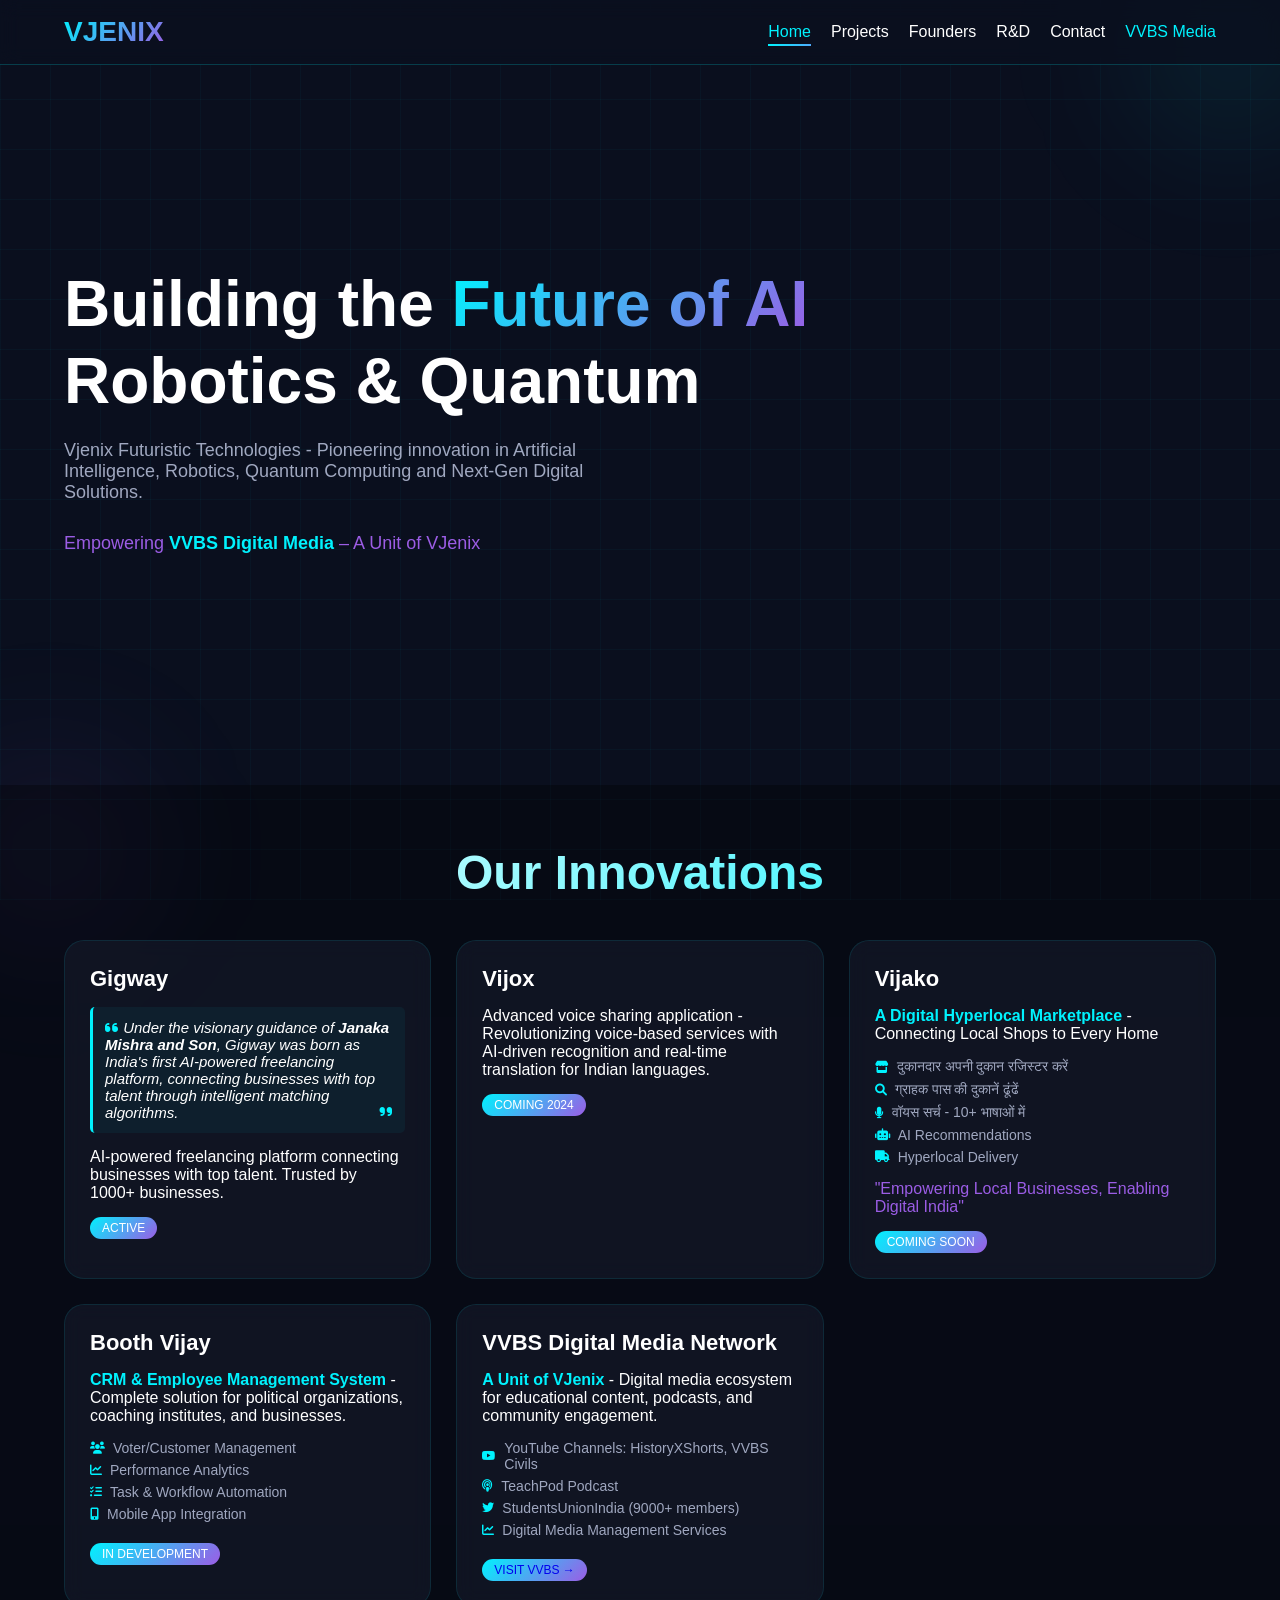
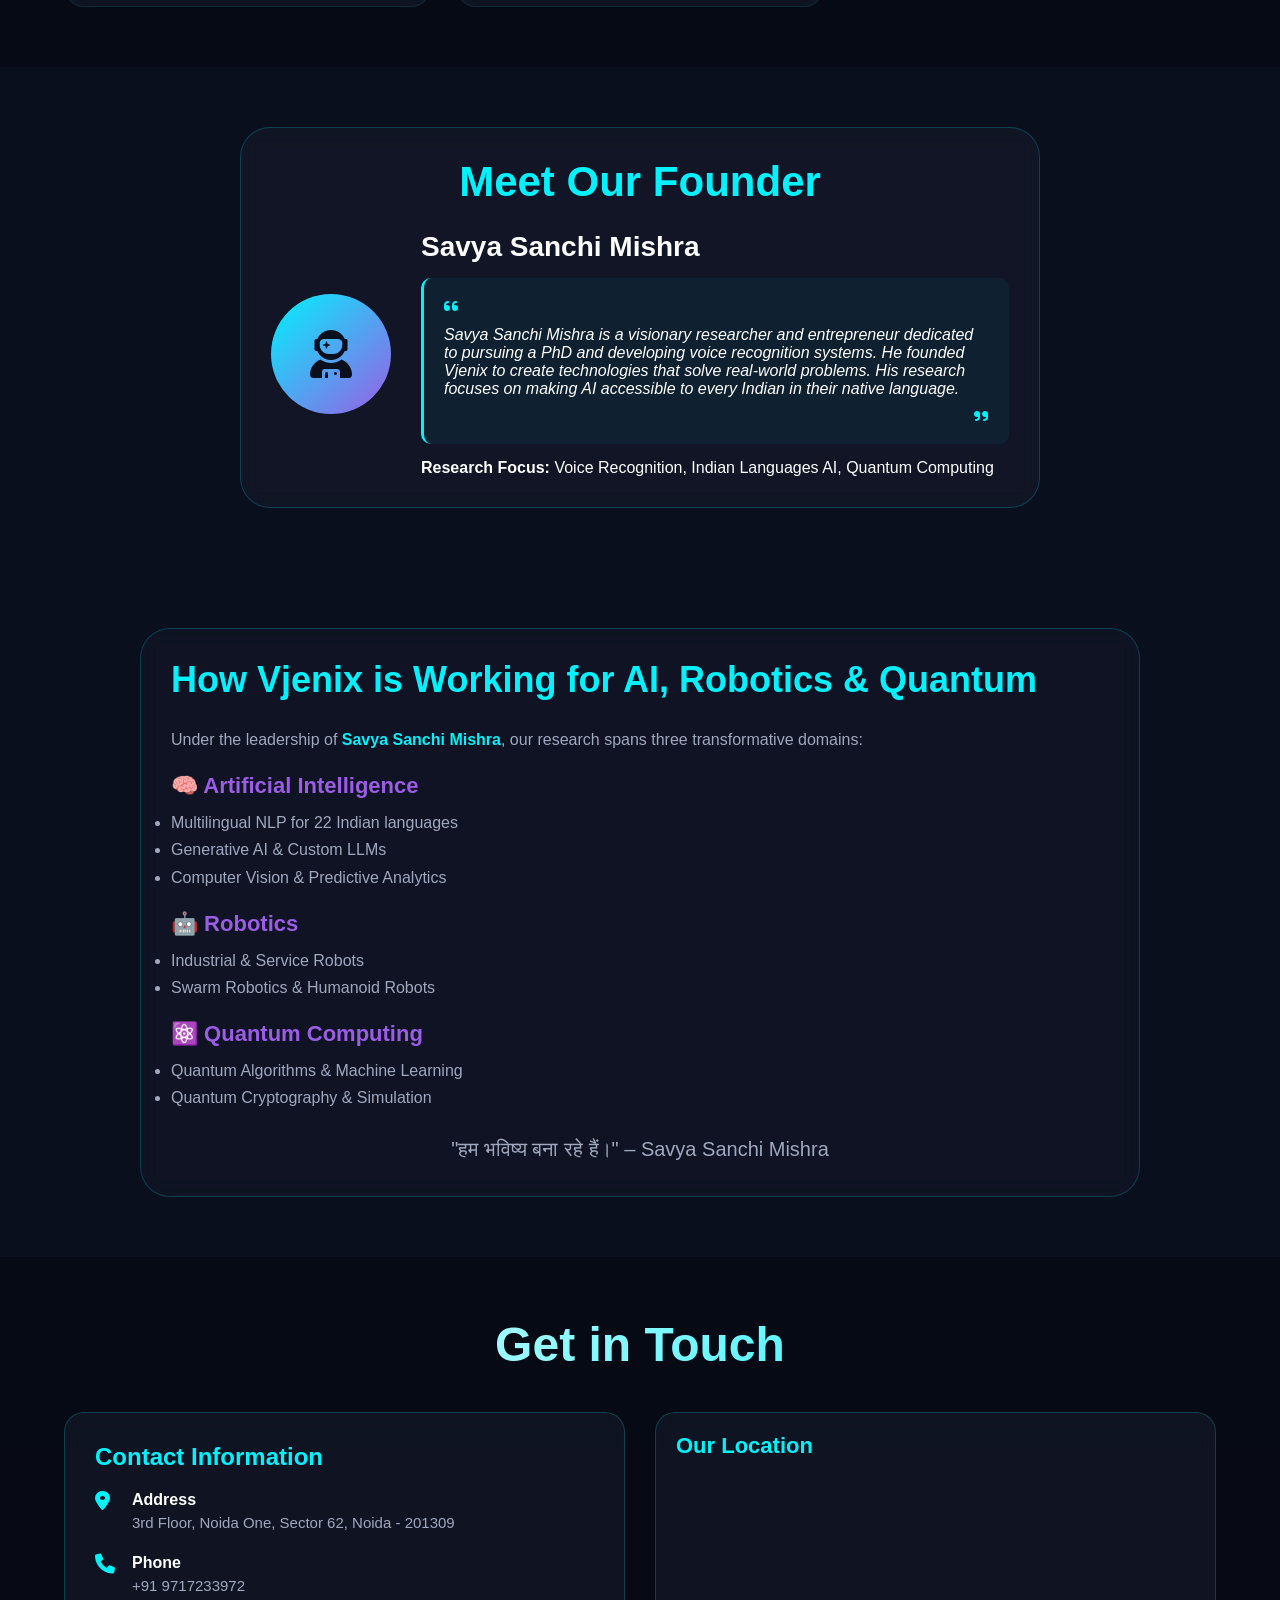
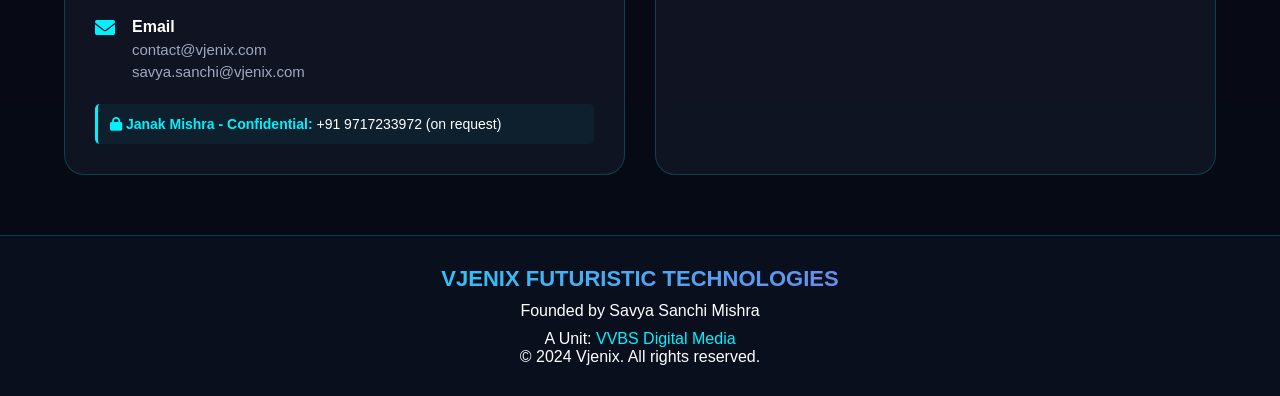
==== index.html @ 73beab4c "Initial VJENIX website" ====
﻿<!DOCTYPE html>
<html lang="hi">
<head>
    <meta charset="UTF-8">
    <meta name="viewport" content="width=device-width, initial-scale=1.0, maximum-scale=1.0, user-scalable=yes">
    <title>Vjenix - AI, Robotics & Quantum</title>
    <link rel="manifest" href="manifest.json">
    <link rel="stylesheet" href="https://cdnjs.cloudflare.com/ajax/libs/font-awesome/6.0.0/css/all.min.css">
    <style>
        * { margin:0; padding:0; box-sizing:border-box; font-family:'Segoe UI', sans-serif; }
        body { background:#0a0f1e; color:white; overflow-x:hidden; width:100%; }
        .circuit-bg {
            position:fixed; top:0; left:0; width:100%; height:100%;
            background: linear-gradient(90deg, rgba(0,242,254,0.03) 1px, transparent 1px),
                        linear-gradient(0deg, rgba(0,242,254,0.03) 1px, transparent 1px);
            background-size:50px 50px; pointer-events:none; z-index:-1;
            animation: circuitMove 20s linear infinite;
        }
        @keyframes circuitMove { 100% { transform:translate(50px,50px); } }
        .orb {
            position:fixed; width:300px; height:300px;
            background:radial-gradient(circle, rgba(0,242,254,0.1) 0%, transparent 70%);
            filter:blur(60px); z-index:-1;
        }
        .orb-1 { top:-100px; right:-100px; }
        .orb-2 { bottom:-100px; left:-100px; background:radial-gradient(circle, rgba(155,93,229,0.1) 0%, transparent 70%); }
        .navbar {
            background:rgba(10,15,30,0.8); backdrop-filter:blur(10px);
            border-bottom:1px solid #00f2fe33; padding:1rem 5%;
            display:flex; justify-content:space-between; align-items:center;
            position:sticky; top:0; z-index:100; flex-wrap:wrap; gap:15px;
        }
        .logo {
            font-size:28px; font-weight:700;
            background:linear-gradient(135deg,#00f2fe,#9b5de5);
            -webkit-background-clip:text; -webkit-text-fill-color:transparent;
        }
        .nav-links { display:flex; gap:20px; flex-wrap:wrap; }
        .nav-links a {
            color:white; text-decoration:none; position:relative; padding:5px 0; font-weight:500;
            font-size:clamp(14px, 4vw, 16px);
        }
        .nav-links a::after {
            content:''; position:absolute; bottom:0; left:0; width:0; height:2px;
            background:linear-gradient(90deg,#00f2fe,#4facfe); transition:width 0.3s;
        }
        .nav-links a:hover::after, .nav-links a.active::after { width:100%; }
        .nav-links a.active { color:#00f2fe; }
        .hero {
            min-height:80vh; display:flex; align-items:center; padding:0 5%;
            width:100%;
        }
        .hero h1 {
            font-size:clamp(36px, 8vw, 64px); font-weight:700; line-height:1.2; margin-bottom:20px;
        }
        .gradient-text {
            background:linear-gradient(135deg,#00f2fe,#9b5de5);
            -webkit-background-clip:text; -webkit-text-fill-color:transparent;
        }
        .hero p {
            color:#a0a8c0; font-size:clamp(16px, 4vw, 18px); max-width:600px; margin-bottom:30px;
        }
        .projects {
            padding:60px 5%; background:rgba(0,0,0,0.3); width:100%;
        }
        .section-title {
            text-align:center; font-size:clamp(32px, 8vw, 48px); margin-bottom:40px;
            background:linear-gradient(135deg,#fff,#00f2fe);
            -webkit-background-clip:text; -webkit-text-fill-color:transparent;
        }
        .project-grid {
            display:grid; grid-template-columns:repeat(auto-fit,minmax(280px,1fr));
            gap:25px; max-width:1200px; margin:0 auto;
        }
        .project-card {
            background:rgba(20,25,40,0.7); backdrop-filter:blur(10px);
            border:1px solid #00f2fe1a; border-radius:20px; padding:25px;
            transition:all 0.3s;
        }
        .project-card:hover {
            border-color:#00f2fe; transform:translateY(-5px);
            box-shadow:0 20px 40px #00f2fe33;
        }
        .project-card h3 { font-size:22px; color:#fff; margin-bottom:15px; }
        .project-article {
            background:rgba(0,242,254,0.05); border-left:3px solid #00f2fe;
            padding:12px; margin:15px 0; border-radius:5px; font-style:italic; font-size:15px;
        }
        .ai-badge {
            display:inline-block; padding:4px 12px;
            background:linear-gradient(135deg,#00f2fe,#9b5de5);
            border-radius:20px; font-size:12px; margin-top:15px;
        }
        .feature-list { list-style:none; margin-top:15px; }
        .feature-list li {
            color:#a0a8c0; font-size:14px; margin:6px 0;
            display:flex; align-items:center; gap:8px;
        }
        .feature-list i { color:#00f2fe; font-size:12px; }
        .founders-page {
            padding:60px 5%; min-height:50vh; width:100%;
        }
        .founders-container {
            max-width:800px; margin:0 auto;
            background:rgba(20,25,40,0.7); backdrop-filter:blur(10px);
            border:1px solid #00f2fe33; border-radius:30px; padding:30px;
        }
        .founders-container h2 { font-size:clamp(28px, 6vw, 42px); margin-bottom:25px; color:#00f2fe; text-align:center; }
        .founder-profile {
            display:flex; gap:30px; align-items:center; margin-top:20px; flex-wrap:wrap;
        }
        .founder-avatar {
            width:120px; height:120px; min-width:120px;
            background:linear-gradient(135deg,#00f2fe,#9b5de5);
            border-radius:50%; display:flex; align-items:center; justify-content:center;
            font-size:48px; color:#0a0f1e; margin:0 auto;
        }
        .founder-details { flex:1; }
        .founder-details h3 { font-size:28px; color:#fff; margin-bottom:10px; }
        .founder-details .title { color:#00f2fe; font-size:18px; margin-bottom:15px; }
        .founder-quote {
            background:rgba(0,242,254,0.05); padding:20px; border-radius:10px; margin:15px 0;
            font-style:italic; border-left:3px solid #00f2fe;
        }
        .research-article { padding:60px 5%; width:100%; }
        .article-container {
            max-width:1000px; margin:0 auto;
            background:rgba(20,25,40,0.5); backdrop-filter:blur(10px);
            border:1px solid #00f2fe33; border-radius:30px; padding:30px;
        }
        .article-container h2 { font-size:clamp(24px, 5vw, 36px); margin-bottom:25px; color:#00f2fe; }
        .article-container h3 { font-size:22px; margin:20px 0 10px; color:#9b5de5; }
        .article-container p, .article-container li { color:#a0a8c0; font-size:16px; line-height:1.7; }
        .highlight { color:#00f2fe; font-weight:600; }
        .contact {
            padding:60px 5%; background:rgba(0,0,0,0.3); width:100%;
        }
        .contact-container {
            display:grid; grid-template-columns:1fr 1fr; gap:30px;
            max-width:1200px; margin:0 auto;
        }
        .contact-info {
            background:rgba(20,25,40,0.7); backdrop-filter:blur(10px);
            border:1px solid #00f2fe33; border-radius:20px; padding:30px;
        }
        .contact-info h3 { font-size:24px; margin-bottom:20px; color:#00f2fe; }
        .info-item {
            display:flex; gap:12px; margin-bottom:20px; align-items:flex-start;
        }
        .info-item i { font-size:20px; color:#00f2fe; width:25px; }
        .info-item p { color:#a0a8c0; line-height:1.5; font-size:15px; word-break:break-word; }
        .info-item strong { color:white; display:block; margin-bottom:3px; }
        .hidden-contact {
            background:rgba(0,242,254,0.05); border-left:3px solid #00f2fe;
            padding:12px; margin-top:20px; border-radius:5px; font-size:14px;
        }
        .hidden-contact i, .hidden-contact strong { color:#00f2fe; }
        .map-container {
            background:rgba(20,25,40,0.7); backdrop-filter:blur(10px);
            border:1px solid #00f2fe33; border-radius:20px; padding:20px;
        }
        .map-container h3 { font-size:22px; margin-bottom:15px; color:#00f2fe; }
        .map-frame { width:100%; height:250px; border:none; border-radius:10px; }
        .footer {
            background:#0a0f1e; border-top:1px solid #00f2fe33;
            padding:30px 5%; text-align:center;
        }
        .footer .company {
            font-size:22px; margin-bottom:10px;
            background:linear-gradient(135deg,#00f2fe,#9b5de5);
            -webkit-background-clip:text; -webkit-text-fill-color:transparent;
            font-weight:600;
        }
        @media (max-width:600px) {
            .founder-profile { flex-direction:column; text-align:center; }
            .contact-container { grid-template-columns:1fr; }
            .nav-links { justify-content:center; }
        }
    </style>
</head>
<body>
    <div class="circuit-bg"></div>
    <div class="orb orb-1"></div>
    <div class="orb orb-2"></div>
    
    <nav class="navbar">
        <div class="logo">VJENIX</div>
        <div class="nav-links">
            <a href="#home" class="active">Home</a>
            <a href="#projects">Projects</a>
            <a href="#founders">Founders</a>
            <a href="#research">R&D</a>
            <a href="#contact">Contact</a>
            <a href="https://vvbsdigital.com" target="_blank" style="color:#00f2fe;">VVBS Media</a>
        </div>
    </nav>
    
    <!-- HOME SECTION -->
    <section id="home" class="hero">
        <div class="hero-content">
            <h1>Building the <span class="gradient-text">Future of AI</span><br>Robotics & Quantum</h1>
            <p>Vjenix Futuristic Technologies - Pioneering innovation in Artificial Intelligence, Robotics, Quantum Computing and Next-Gen Digital Solutions.</p>
            <p style="color:#9b5de5;">Empowering <strong style="color:#00f2fe;">VVBS Digital Media</strong> – A Unit of VJenix</p>
        </div>
    </section>
    
    <!-- PROJECTS SECTION -->
    <section id="projects" class="projects">
        <h2 class="section-title">Our Innovations</h2>
        <div class="project-grid">
            <!-- Gigway -->
            <div class="project-card">
                <h3>Gigway</h3>
                <div class="project-article">
                    <i class="fas fa-quote-left" style="color:#00f2fe;"></i> 
                    Under the visionary guidance of <strong>Janaka Mishra and Son</strong>, Gigway was born as India's first AI-powered freelancing platform, connecting businesses with top talent through intelligent matching algorithms.
                    <i class="fas fa-quote-right" style="color:#00f2fe; float:right;"></i>
                </div>
                <p>AI-powered freelancing platform connecting businesses with top talent. Trusted by 1000+ businesses.</p>
                <span class="ai-badge">ACTIVE</span>
            </div>
            
            <!-- Vijox -->
            <div class="project-card">
                <h3>Vijox</h3>
                <p>Advanced voice sharing application - Revolutionizing voice-based services with AI-driven recognition and real-time translation for Indian languages.</p>
                <span class="ai-badge">COMING 2024</span>
            </div>
            
            <!-- Vijako -->
            <div class="project-card">
                <h3>Vijako</h3>
                <p><strong style="color:#00f2fe;">A Digital Hyperlocal Marketplace</strong> - Connecting Local Shops to Every Home</p>
                <ul class="feature-list">
                    <li><i class="fas fa-store"></i> दुकानदार अपनी दुकान रजिस्टर करें</li>
                    <li><i class="fas fa-search"></i> ग्राहक पास की दुकानें ढूंढें</li>
                    <li><i class="fas fa-microphone"></i> वॉयस सर्च - 10+ भाषाओं में</li>
                    <li><i class="fas fa-robot"></i> AI Recommendations</li>
                    <li><i class="fas fa-truck"></i> Hyperlocal Delivery</li>
                </ul>
                <p style="color:#9b5de5; margin-top:15px;">"Empowering Local Businesses, Enabling Digital India"</p>
                <span class="ai-badge">COMING SOON</span>
            </div>

            <!-- Booth Vijay -->
            <div class="project-card">
                <h3>Booth Vijay</h3>
                <p><strong style="color:#00f2fe;">CRM & Employee Management System</strong> - Complete solution for political organizations, coaching institutes, and businesses.</p>
                <ul class="feature-list">
                    <li><i class="fas fa-users"></i> Voter/Customer Management</li>
                    <li><i class="fas fa-chart-line"></i> Performance Analytics</li>
                    <li><i class="fas fa-tasks"></i> Task & Workflow Automation</li>
                    <li><i class="fas fa-mobile-alt"></i> Mobile App Integration</li>
                </ul>
                <span class="ai-badge">IN DEVELOPMENT</span>
            </div>

            <!-- VVBS Digital Media -->
            <div class="project-card">
                <h3>VVBS Digital Media Network</h3>
                <p><strong style="color:#00f2fe;">A Unit of VJenix</strong> - Digital media ecosystem for educational content, podcasts, and community engagement.</p>
                <ul class="feature-list">
                    <li><i class="fab fa-youtube"></i> YouTube Channels: HistoryXShorts, VVBS Civils</li>
                    <li><i class="fas fa-podcast"></i> TeachPod Podcast</li>
                    <li><i class="fab fa-twitter"></i> StudentsUnionIndia (9000+ members)</li>
                    <li><i class="fas fa-chart-line"></i> Digital Media Management Services</li>
                </ul>
                <a href="https://vvbsdigital.com" target="_blank" style="text-decoration:none;">
                    <span class="ai-badge">VISIT VVBS →</span>
                </a>
            </div>
        </div>
    </section>
    
    <!-- FOUNDERS PAGE -->
    <section id="founders" class="founders-page">
        <div class="founders-container">
            <h2>Meet Our Founder</h2>
            <div class="founder-profile">
                <div class="founder-avatar">
                    <i class="fas fa-user-astronaut"></i>
                </div>
                <div class="founder-details">
                    <h3>Savya Sanchi Mishra</h3>
                    <div class="founder-quote">
                        <i class="fas fa-quote-left" style="color:#00f2fe;"></i>
                        <p style="margin:10px 0;">Savya Sanchi Mishra is a visionary researcher and entrepreneur dedicated to pursuing a PhD and developing voice recognition systems. He founded Vjenix to create technologies that solve real-world problems. His research focuses on making AI accessible to every Indian in their native language.</p>
                        <i class="fas fa-quote-right" style="color:#00f2fe; float:right;"></i>
                        <div style="clear:both;"></div>
                    </div>
                    <p><strong>Research Focus:</strong> Voice Recognition, Indian Languages AI, Quantum Computing</p>
                </div>
            </div>
        </div>
    </section>
    
    <!-- RESEARCH ARTICLE -->
    <section id="research" class="research-article">
        <div class="article-container">
            <h2>How Vjenix is Working for AI, Robotics & Quantum</h2>
            <p>Under the leadership of <span class="highlight">Savya Sanchi Mishra</span>, our research spans three transformative domains:</p>
            
            <h3>🧠 Artificial Intelligence</h3>
            <ul>
                <li>Multilingual NLP for 22 Indian languages</li>
                <li>Generative AI & Custom LLMs</li>
                <li>Computer Vision & Predictive Analytics</li>
            </ul>
            
            <h3>🤖 Robotics</h3>
            <ul>
                <li>Industrial & Service Robots</li>
                <li>Swarm Robotics & Humanoid Robots</li>
            </ul>
            
            <h3>⚛️ Quantum Computing</h3>
            <ul>
                <li>Quantum Algorithms & Machine Learning</li>
                <li>Quantum Cryptography & Simulation</li>
            </ul>
            
            <p style="margin-top:20px; text-align:center; font-size:20px;">"हम भविष्य बना रहे हैं।" – Savya Sanchi Mishra</p>
        </div>
    </section>
    
    <!-- CONTACT SECTION -->
    <section id="contact" class="contact">
        <h2 class="section-title">Get in Touch</h2>
        <div class="contact-container">
            <div class="contact-info">
                <h3>Contact Information</h3>
                
                <div class="info-item">
                    <i class="fas fa-map-marker-alt"></i>
                    <div>
                        <strong>Address</strong>
                        <p>3rd Floor, Noida One, Sector 62, Noida - 201309</p>
                    </div>
                </div>
                
                <div class="info-item">
                    <i class="fas fa-phone"></i>
                    <div>
                        <strong>Phone</strong>
                        <p>+91 9717233972</p>
                    </div>
                </div>
                
                <div class="info-item">
                    <i class="fas fa-envelope"></i>
                    <div>
                        <strong>Email</strong>
                        <p>contact@vjenix.com<br>
                        savya.sanchi@vjenix.com</p>
                    </div>
                </div>
                
                <!-- Hidden Contact -->
                <div class="hidden-contact">
                    <i class="fas fa-lock"></i> 
                    <strong>Janak Mishra - Confidential:</strong> +91 9717233972 (on request)
                </div>
            </div>
            
            <div class="map-container">
                <h3>Our Location</h3>
                <iframe class="map-frame" 
                    src="https://www.google.com/maps/embed?pb=!1m18!1m12!1m3!1d3506.123456789012!2d77.3690!3d28.4989!2m3!1f0!2f0!3f0!3m2!1i1024!2i768!4f13.1!3m3!1m2!1s0x390ce6263c3b3b3b%3A0x3b3b3b3b3b3b3b!2sNoida%20One!5e0!3m2!1sen!2sin!4v1234567890123!5m2!1sen!2sin" 
                    allowfullscreen="" loading="lazy">
                </iframe>
            </div>
        </div>
    </section>
    
    <footer class="footer">
        <div class="company">VJENIX FUTURISTIC TECHNOLOGIES</div>
        <p>Founded by Savya Sanchi Mishra</p>
        <p style="margin-top:10px;">A Unit: <a href="https://vvbsdigital.com" target="_blank" style="color:#00f2fe; text-decoration:none;">VVBS Digital Media</a></p>
        <p>© 2024 Vjenix. All rights reserved.</p>
    </footer>
    
    <script>
        // Smooth scroll
        document.querySelectorAll('.nav-links a').forEach(link => {
            link.addEventListener('click', function(e) {
                if(this.getAttribute('href').startsWith('#')) {
                    e.preventDefault();
                    const target = document.querySelector(this.getAttribute('href'));
                    if(target) target.scrollIntoView({behavior:'smooth'});
                    document.querySelectorAll('.nav-links a').forEach(l => l.classList.remove('active'));
                    this.classList.add('active');
                }
            });
        });
        
        // Service Worker
        if ('serviceWorker' in navigator) {
            navigator.serviceWorker.register('sw.js').catch(e=>console.log('SW reg failed:',e));
        }
    </script>
</body>
</html>
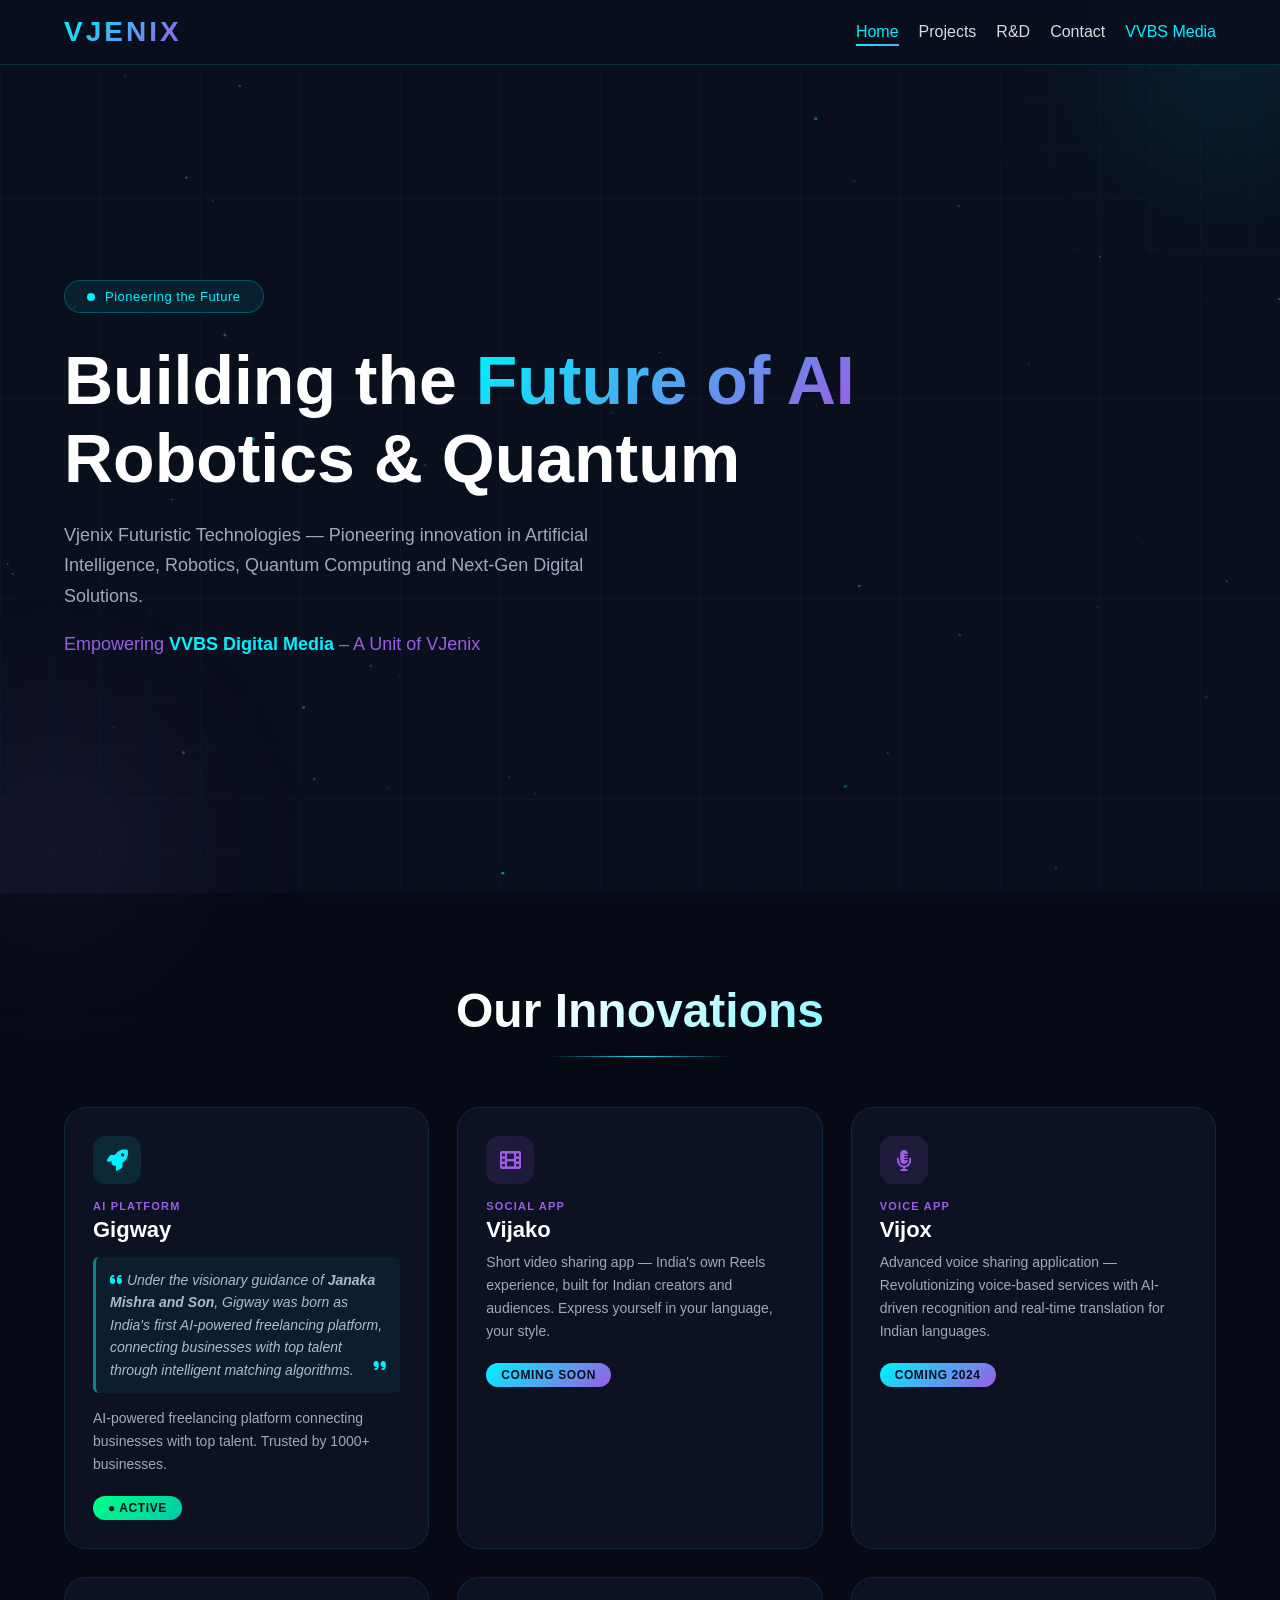
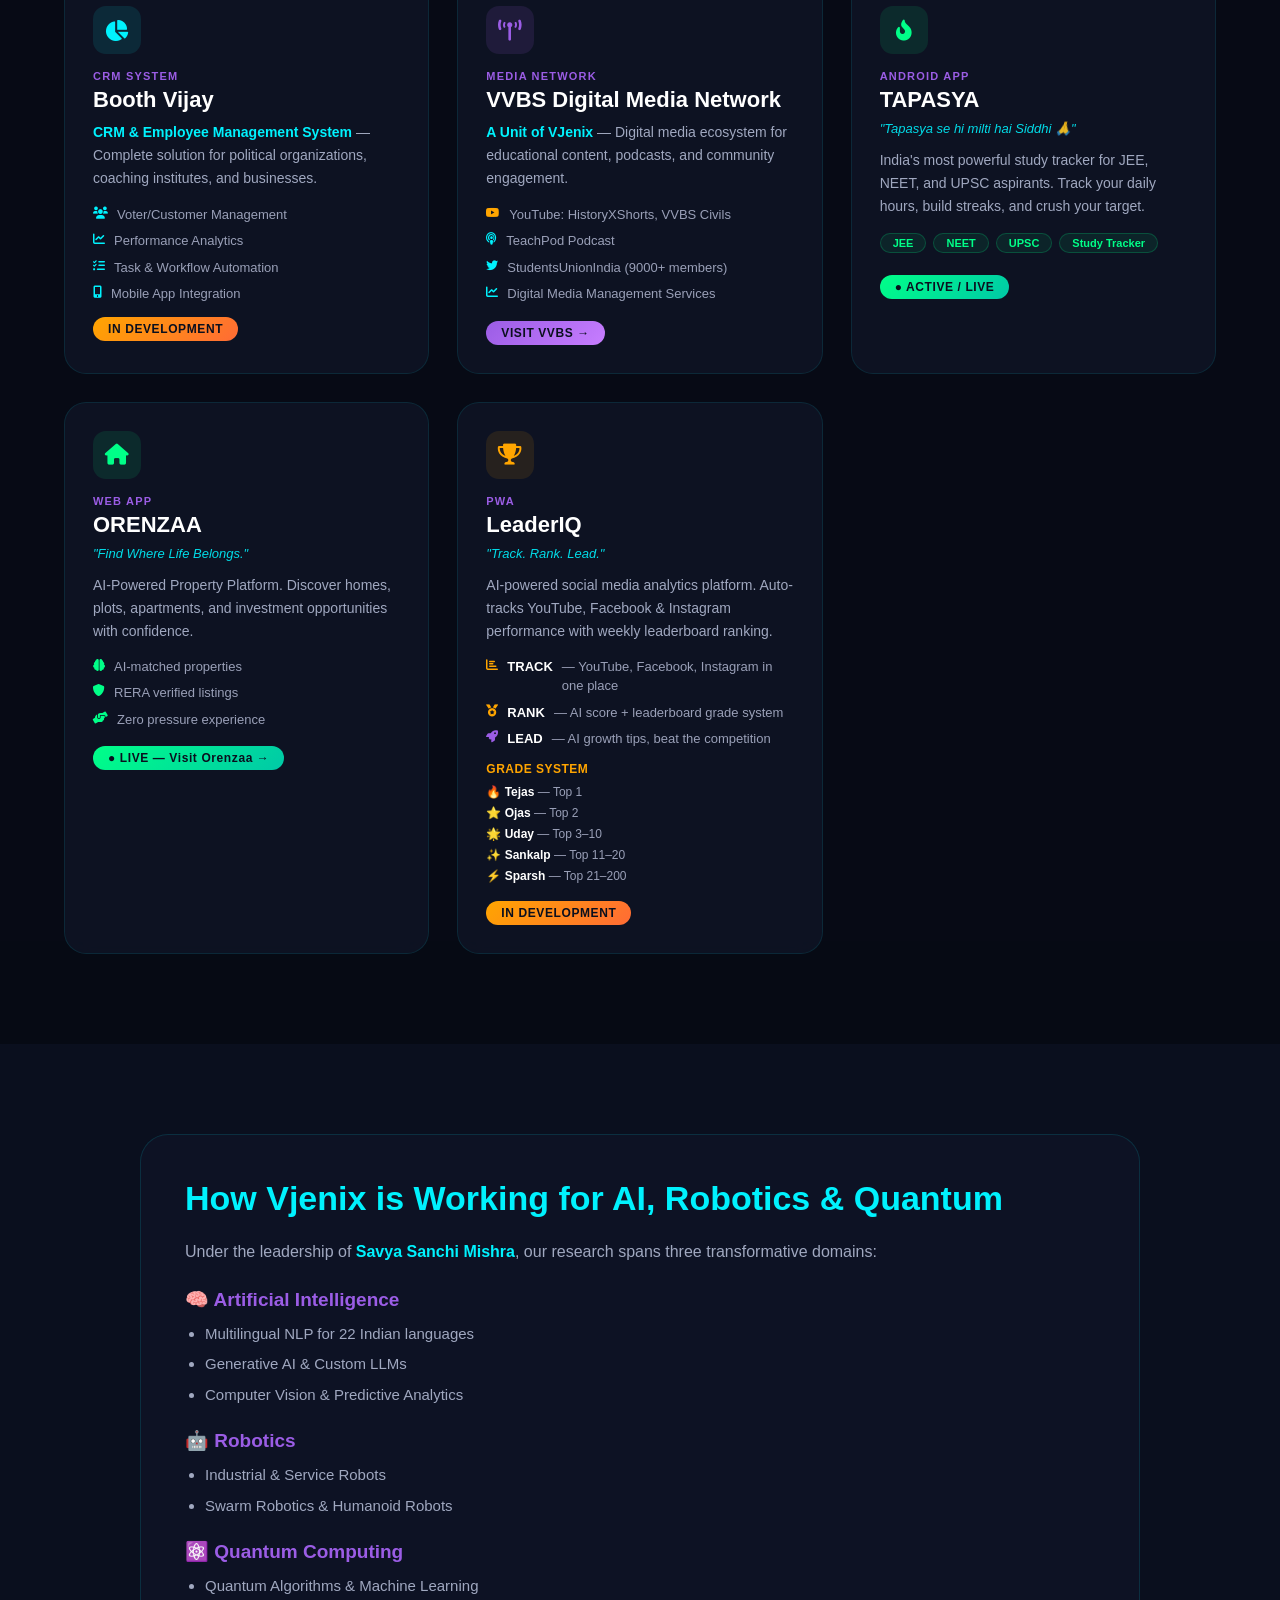
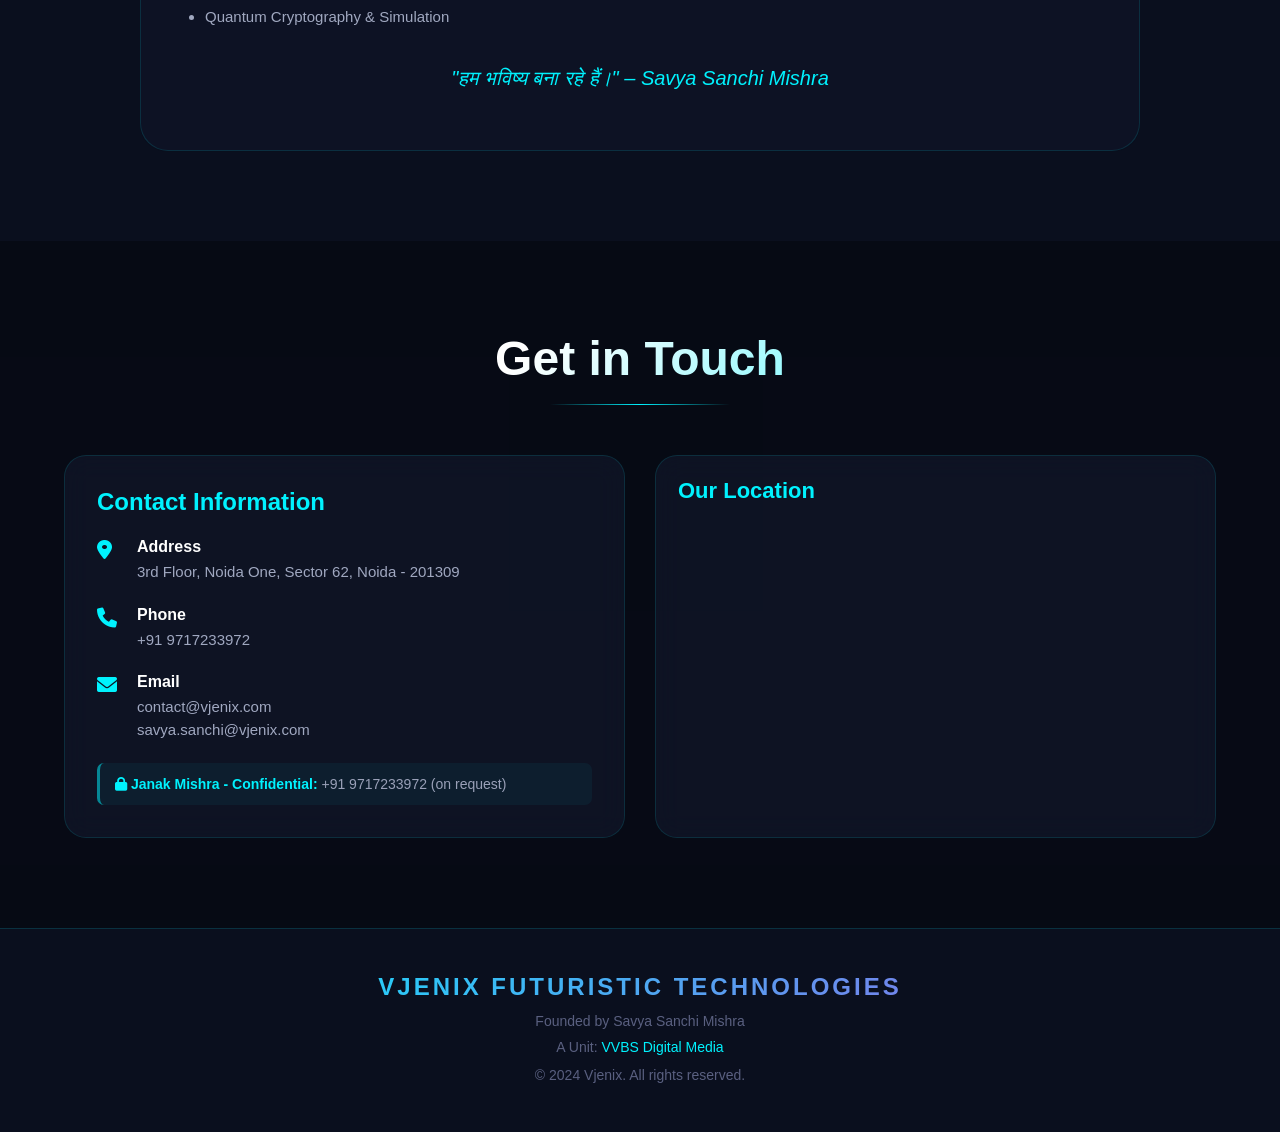
==== commit af68c13a: "Add Tapasya, Orenzaa, LeaderIQ; fix Vijako; remove founders section; UI improvements" ====
--- a/index.html
+++ b/index.html
@@ -1,4 +1,4 @@
-﻿<!DOCTYPE html>
+<!DOCTYPE html>
 <html lang="hi">
 <head>
     <meta charset="UTF-8">
@@ -9,6 +9,7 @@
     <style>
         * { margin:0; padding:0; box-sizing:border-box; font-family:'Segoe UI', sans-serif; }
         body { background:#0a0f1e; color:white; overflow-x:hidden; width:100%; }
+
         .circuit-bg {
             position:fixed; top:0; left:0; width:100%; height:100%;
             background: linear-gradient(90deg, rgba(0,242,254,0.03) 1px, transparent 1px),
@@ -17,164 +18,277 @@
             animation: circuitMove 20s linear infinite;
         }
         @keyframes circuitMove { 100% { transform:translate(50px,50px); } }
+
         .orb {
-            position:fixed; width:300px; height:300px;
-            background:radial-gradient(circle, rgba(0,242,254,0.1) 0%, transparent 70%);
-            filter:blur(60px); z-index:-1;
-        }
-        .orb-1 { top:-100px; right:-100px; }
-        .orb-2 { bottom:-100px; left:-100px; background:radial-gradient(circle, rgba(155,93,229,0.1) 0%, transparent 70%); }
+            position:fixed; width:350px; height:350px;
+            background:radial-gradient(circle, rgba(0,242,254,0.12) 0%, transparent 70%);
+            filter:blur(70px); z-index:-1; pointer-events:none;
+        }
+        .orb-1 { top:-120px; right:-120px; }
+        .orb-2 { bottom:-120px; left:-120px; background:radial-gradient(circle, rgba(155,93,229,0.12) 0%, transparent 70%); }
+
+        /* ── Navbar ── */
         .navbar {
-            background:rgba(10,15,30,0.8); backdrop-filter:blur(10px);
-            border-bottom:1px solid #00f2fe33; padding:1rem 5%;
+            background:rgba(10,15,30,0.85); backdrop-filter:blur(14px);
+            border-bottom:1px solid rgba(0,242,254,0.15); padding:1rem 5%;
             display:flex; justify-content:space-between; align-items:center;
             position:sticky; top:0; z-index:100; flex-wrap:wrap; gap:15px;
         }
         .logo {
-            font-size:28px; font-weight:700;
+            font-size:28px; font-weight:800; letter-spacing:3px;
             background:linear-gradient(135deg,#00f2fe,#9b5de5);
             -webkit-background-clip:text; -webkit-text-fill-color:transparent;
         }
         .nav-links { display:flex; gap:20px; flex-wrap:wrap; }
         .nav-links a {
-            color:white; text-decoration:none; position:relative; padding:5px 0; font-weight:500;
-            font-size:clamp(14px, 4vw, 16px);
+            color:rgba(255,255,255,0.85); text-decoration:none; position:relative;
+            padding:5px 0; font-weight:500; font-size:clamp(14px,4vw,16px);
+            transition:color 0.3s;
         }
         .nav-links a::after {
             content:''; position:absolute; bottom:0; left:0; width:0; height:2px;
             background:linear-gradient(90deg,#00f2fe,#4facfe); transition:width 0.3s;
         }
+        .nav-links a:hover { color:#00f2fe; }
         .nav-links a:hover::after, .nav-links a.active::after { width:100%; }
         .nav-links a.active { color:#00f2fe; }
+
+        /* ── Hero ── */
         .hero {
-            min-height:80vh; display:flex; align-items:center; padding:0 5%;
-            width:100%;
-        }
+            min-height:92vh; display:flex; align-items:center; padding:0 5%;
+            width:100%; position:relative; overflow:hidden;
+        }
+        #particle-canvas {
+            position:absolute; top:0; left:0; width:100%; height:100%;
+            pointer-events:none; z-index:0;
+        }
+        .hero-content { position:relative; z-index:1; }
+        .hero-badge {
+            display:inline-flex; align-items:center; gap:10px;
+            background:rgba(0,242,254,0.08); border:1px solid rgba(0,242,254,0.25);
+            padding:8px 22px; border-radius:50px; font-size:13px; color:#00f2fe;
+            margin-bottom:28px; backdrop-filter:blur(10px); letter-spacing:0.5px;
+        }
+        .pulse-dot {
+            width:8px; height:8px; background:#00f2fe; border-radius:50%;
+            animation:pulse 2s ease-in-out infinite;
+        }
+        @keyframes pulse { 0%,100%{opacity:1;transform:scale(1)} 50%{opacity:0.4;transform:scale(1.4)} }
         .hero h1 {
-            font-size:clamp(36px, 8vw, 64px); font-weight:700; line-height:1.2; margin-bottom:20px;
+            font-size:clamp(36px,8vw,68px); font-weight:800; line-height:1.15; margin-bottom:22px;
         }
         .gradient-text {
             background:linear-gradient(135deg,#00f2fe,#9b5de5);
             -webkit-background-clip:text; -webkit-text-fill-color:transparent;
         }
-        .hero p {
-            color:#a0a8c0; font-size:clamp(16px, 4vw, 18px); max-width:600px; margin-bottom:30px;
-        }
-        .projects {
-            padding:60px 5%; background:rgba(0,0,0,0.3); width:100%;
-        }
+        .hero p { color:#a0a8c0; font-size:clamp(15px,4vw,18px); max-width:600px; margin-bottom:18px; line-height:1.7; }
+
+        /* ── Scroll-reveal ── */
+        .reveal {
+            opacity:0; transform:translateY(38px);
+            transition:opacity 0.75s ease, transform 0.75s ease;
+        }
+        .reveal.visible { opacity:1; transform:translateY(0); }
+        .reveal-delay-1 { transition-delay:0.1s; }
+        .reveal-delay-2 { transition-delay:0.2s; }
+        .reveal-delay-3 { transition-delay:0.3s; }
+        .reveal-delay-4 { transition-delay:0.4s; }
+        .reveal-delay-5 { transition-delay:0.5s; }
+
+        /* ── Section shared ── */
         .section-title {
-            text-align:center; font-size:clamp(32px, 8vw, 48px); margin-bottom:40px;
-            background:linear-gradient(135deg,#fff,#00f2fe);
+            text-align:center; font-size:clamp(30px,8vw,48px); margin-bottom:18px;
+            background:linear-gradient(135deg,#fff 40%,#00f2fe);
             -webkit-background-clip:text; -webkit-text-fill-color:transparent;
-        }
+            font-weight:800;
+        }
+        .section-divider {
+            height:1px; max-width:180px; margin:0 auto 50px;
+            background:linear-gradient(90deg,transparent,#00f2fe,transparent);
+        }
+
+        /* ── Projects ── */
+        .projects { padding:90px 5%; background:rgba(0,0,0,0.3); width:100%; }
         .project-grid {
-            display:grid; grid-template-columns:repeat(auto-fit,minmax(280px,1fr));
-            gap:25px; max-width:1200px; margin:0 auto;
-        }
+            display:grid; grid-template-columns:repeat(auto-fit,minmax(300px,1fr));
+            gap:28px; max-width:1340px; margin:0 auto;
+        }
+
+        /* ── Project Card ── */
         .project-card {
-            background:rgba(20,25,40,0.7); backdrop-filter:blur(10px);
-            border:1px solid #00f2fe1a; border-radius:20px; padding:25px;
-            transition:all 0.3s;
-        }
+            background:rgba(18,23,42,0.65); backdrop-filter:blur(14px);
+            border:1px solid rgba(0,242,254,0.1); border-radius:22px; padding:28px;
+            transition:transform 0.35s ease, box-shadow 0.35s ease, border-color 0.35s ease;
+            position:relative; overflow:hidden;
+        }
+        .project-card::before {
+            content:''; position:absolute; top:0; left:0; right:0; height:1px;
+            background:linear-gradient(90deg,transparent,rgba(0,242,254,0.5),transparent);
+            opacity:0; transition:opacity 0.35s;
+        }
+        .project-card:hover::before { opacity:1; }
         .project-card:hover {
-            border-color:#00f2fe; transform:translateY(-5px);
-            box-shadow:0 20px 40px #00f2fe33;
-        }
-        .project-card h3 { font-size:22px; color:#fff; margin-bottom:15px; }
+            transform:translateY(-7px);
+            border-color:rgba(0,242,254,0.45);
+            box-shadow:0 24px 56px rgba(0,242,254,0.14), 0 0 0 1px rgba(0,242,254,0.06);
+        }
+        .project-card.purple-glow:hover {
+            border-color:rgba(155,93,229,0.5);
+            box-shadow:0 24px 56px rgba(155,93,229,0.18), 0 0 0 1px rgba(155,93,229,0.08);
+        }
+        .project-card.green-glow:hover {
+            border-color:rgba(0,255,136,0.45);
+            box-shadow:0 24px 56px rgba(0,255,136,0.14), 0 0 0 1px rgba(0,255,136,0.06);
+        }
+
+        .card-icon {
+            width:48px; height:48px; border-radius:13px; margin-bottom:16px;
+            display:flex; align-items:center; justify-content:center;
+            font-size:21px;
+            background:rgba(0,242,254,0.1); color:#00f2fe;
+        }
+        .card-icon.purple { background:rgba(155,93,229,0.12); color:#9b5de5; }
+        .card-icon.green  { background:rgba(0,255,136,0.1);   color:#00ff88; }
+        .card-icon.orange { background:rgba(255,165,0,0.1);   color:#ffa500; }
+
+        .card-type {
+            font-size:11px; color:#9b5de5; font-weight:700; text-transform:uppercase;
+            letter-spacing:1.2px; margin-bottom:5px;
+        }
+        .project-card h3 { font-size:22px; color:#fff; margin-bottom:8px; font-weight:700; }
+        .card-tagline { color:#00f2fe; font-size:13px; margin-bottom:13px; font-style:italic; opacity:0.9; }
         .project-article {
-            background:rgba(0,242,254,0.05); border-left:3px solid #00f2fe;
-            padding:12px; margin:15px 0; border-radius:5px; font-style:italic; font-size:15px;
-        }
-        .ai-badge {
-            display:inline-block; padding:4px 12px;
-            background:linear-gradient(135deg,#00f2fe,#9b5de5);
-            border-radius:20px; font-size:12px; margin-top:15px;
-        }
-        .feature-list { list-style:none; margin-top:15px; }
+            background:rgba(0,242,254,0.05); border-left:3px solid rgba(0,242,254,0.5);
+            padding:12px 14px; margin:14px 0; border-radius:6px; font-style:italic; font-size:14px;
+            color:#b0b8d0; line-height:1.6;
+        }
+        .card-desc { color:#a0a8c0; font-size:14px; line-height:1.65; margin-bottom:14px; }
+
+        /* ── Badges ── */
+        .badge {
+            display:inline-block; padding:5px 15px; border-radius:20px;
+            font-size:12px; font-weight:700; letter-spacing:0.6px; margin-top:6px;
+        }
+        .badge-cyan   { background:linear-gradient(135deg,#00f2fe,#9b5de5); color:#0a0f1e; }
+        .badge-green  { background:linear-gradient(135deg,#00ff88,#00c9a7); color:#0a0f1e; }
+        .badge-orange { background:linear-gradient(135deg,#ffa500,#ff6b35); color:#0a0f1e; }
+        .badge-purple { background:linear-gradient(135deg,#9b5de5,#c77dff); color:#0a0f1e; }
+        .badge-blue   { background:linear-gradient(135deg,#4facfe,#00f2fe); color:#0a0f1e; }
+
+        /* ── Feature list ── */
+        .feature-list { list-style:none; margin:12px 0 4px; }
         .feature-list li {
-            color:#a0a8c0; font-size:14px; margin:6px 0;
-            display:flex; align-items:center; gap:8px;
-        }
-        .feature-list i { color:#00f2fe; font-size:12px; }
-        .founders-page {
-            padding:60px 5%; min-height:50vh; width:100%;
-        }
-        .founders-container {
-            max-width:800px; margin:0 auto;
-            background:rgba(20,25,40,0.7); backdrop-filter:blur(10px);
-            border:1px solid #00f2fe33; border-radius:30px; padding:30px;
-        }
-        .founders-container h2 { font-size:clamp(28px, 6vw, 42px); margin-bottom:25px; color:#00f2fe; text-align:center; }
-        .founder-profile {
-            display:flex; gap:30px; align-items:center; margin-top:20px; flex-wrap:wrap;
-        }
-        .founder-avatar {
-            width:120px; height:120px; min-width:120px;
-            background:linear-gradient(135deg,#00f2fe,#9b5de5);
-            border-radius:50%; display:flex; align-items:center; justify-content:center;
-            font-size:48px; color:#0a0f1e; margin:0 auto;
-        }
-        .founder-details { flex:1; }
-        .founder-details h3 { font-size:28px; color:#fff; margin-bottom:10px; }
-        .founder-details .title { color:#00f2fe; font-size:18px; margin-bottom:15px; }
-        .founder-quote {
-            background:rgba(0,242,254,0.05); padding:20px; border-radius:10px; margin:15px 0;
-            font-style:italic; border-left:3px solid #00f2fe;
-        }
-        .research-article { padding:60px 5%; width:100%; }
+            color:#9aa0b8; font-size:13px; margin:7px 0;
+            display:flex; align-items:flex-start; gap:9px; line-height:1.5;
+        }
+        .feature-list i { font-size:12px; margin-top:2px; flex-shrink:0; color:#00f2fe; }
+        .feature-list .ic-green  { color:#00ff88; }
+        .feature-list .ic-orange { color:#ffa500; }
+        .feature-list .ic-purple { color:#9b5de5; }
+
+        /* ── Subject pills (TAPASYA) ── */
+        .subject-pills { display:flex; flex-wrap:wrap; gap:7px; margin:12px 0 16px; }
+        .subject-pill {
+            padding:3px 12px; border-radius:20px; font-size:11px; font-weight:600;
+            background:rgba(0,255,136,0.08); border:1px solid rgba(0,255,136,0.2); color:#00ff88;
+        }
+
+        /* ── Grade list (LeaderIQ) ── */
+        .grade-section { margin:13px 0 10px; }
+        .grade-label { color:#ffa500; font-size:12px; font-weight:700; margin-bottom:7px; letter-spacing:0.5px; }
+        .grade-list { list-style:none; display:flex; flex-direction:column; gap:3px; }
+        .grade-list li { color:#9aa0b8; font-size:12px; padding:2px 0; }
+        .grade-list li strong { color:#fff; }
+
+        /* ── Research ── */
+        .research-article { padding:90px 5%; width:100%; }
         .article-container {
             max-width:1000px; margin:0 auto;
-            background:rgba(20,25,40,0.5); backdrop-filter:blur(10px);
-            border:1px solid #00f2fe33; border-radius:30px; padding:30px;
-        }
-        .article-container h2 { font-size:clamp(24px, 5vw, 36px); margin-bottom:25px; color:#00f2fe; }
-        .article-container h3 { font-size:22px; margin:20px 0 10px; color:#9b5de5; }
-        .article-container p, .article-container li { color:#a0a8c0; font-size:16px; line-height:1.7; }
+            background:rgba(18,23,42,0.55); backdrop-filter:blur(14px);
+            border:1px solid rgba(0,242,254,0.13); border-radius:28px; padding:44px;
+            transition:border-color 0.35s;
+        }
+        .article-container:hover { border-color:rgba(0,242,254,0.28); }
+        .article-container h2 { font-size:clamp(22px,5vw,34px); margin-bottom:20px; color:#00f2fe; font-weight:700; }
+        .article-container h3 { font-size:19px; margin:22px 0 10px; color:#9b5de5; font-weight:600; }
+        .article-container p { color:#a0a8c0; font-size:16px; line-height:1.75; margin-bottom:10px; }
+        .article-container ul { padding-left:20px; margin-bottom:8px; }
+        .article-container li { color:#a0a8c0; font-size:15px; line-height:1.7; margin:5px 0; }
         .highlight { color:#00f2fe; font-weight:600; }
-        .contact {
-            padding:60px 5%; background:rgba(0,0,0,0.3); width:100%;
-        }
+
+        /* ── Contact ── */
+        .contact { padding:90px 5%; background:rgba(0,0,0,0.3); width:100%; }
         .contact-container {
             display:grid; grid-template-columns:1fr 1fr; gap:30px;
             max-width:1200px; margin:0 auto;
         }
         .contact-info {
-            background:rgba(20,25,40,0.7); backdrop-filter:blur(10px);
-            border:1px solid #00f2fe33; border-radius:20px; padding:30px;
-        }
-        .contact-info h3 { font-size:24px; margin-bottom:20px; color:#00f2fe; }
-        .info-item {
-            display:flex; gap:12px; margin-bottom:20px; align-items:flex-start;
-        }
-        .info-item i { font-size:20px; color:#00f2fe; width:25px; }
-        .info-item p { color:#a0a8c0; line-height:1.5; font-size:15px; word-break:break-word; }
-        .info-item strong { color:white; display:block; margin-bottom:3px; }
+            background:rgba(18,23,42,0.7); backdrop-filter:blur(14px);
+            border:1px solid rgba(0,242,254,0.12); border-radius:22px; padding:32px;
+            transition:border-color 0.35s, box-shadow 0.35s;
+        }
+        .contact-info:hover {
+            border-color:rgba(0,242,254,0.35);
+            box-shadow:0 12px 36px rgba(0,242,254,0.07);
+        }
+        .contact-info h3 { font-size:24px; margin-bottom:22px; color:#00f2fe; font-weight:700; }
+        .info-item { display:flex; gap:14px; margin-bottom:22px; align-items:flex-start; }
+        .info-item i { font-size:20px; color:#00f2fe; width:26px; margin-top:2px; }
+        .info-item p { color:#a0a8c0; line-height:1.55; font-size:15px; word-break:break-word; }
+        .info-item strong { color:white; display:block; margin-bottom:4px; font-weight:600; }
         .hidden-contact {
-            background:rgba(0,242,254,0.05); border-left:3px solid #00f2fe;
-            padding:12px; margin-top:20px; border-radius:5px; font-size:14px;
+            background:rgba(0,242,254,0.05); border-left:3px solid rgba(0,242,254,0.5);
+            padding:13px 15px; margin-top:22px; border-radius:7px; font-size:14px; color:#9aa0b8;
         }
         .hidden-contact i, .hidden-contact strong { color:#00f2fe; }
         .map-container {
-            background:rgba(20,25,40,0.7); backdrop-filter:blur(10px);
-            border:1px solid #00f2fe33; border-radius:20px; padding:20px;
-        }
-        .map-container h3 { font-size:22px; margin-bottom:15px; color:#00f2fe; }
-        .map-frame { width:100%; height:250px; border:none; border-radius:10px; }
+            background:rgba(18,23,42,0.7); backdrop-filter:blur(14px);
+            border:1px solid rgba(0,242,254,0.12); border-radius:22px; padding:22px;
+            transition:border-color 0.35s;
+        }
+        .map-container:hover { border-color:rgba(0,242,254,0.35); }
+        .map-container h3 { font-size:22px; margin-bottom:16px; color:#00f2fe; font-weight:700; }
+        .map-frame { width:100%; height:290px; border:none; border-radius:12px; }
+
+        /* ── Footer ── */
         .footer {
-            background:#0a0f1e; border-top:1px solid #00f2fe33;
-            padding:30px 5%; text-align:center;
+            background:#0a0f1e; border-top:1px solid rgba(0,242,254,0.15);
+            padding:44px 5%; text-align:center;
         }
         .footer .company {
-            font-size:22px; margin-bottom:10px;
+            font-size:24px; margin-bottom:12px; font-weight:800; letter-spacing:3px;
             background:linear-gradient(135deg,#00f2fe,#9b5de5);
             -webkit-background-clip:text; -webkit-text-fill-color:transparent;
-            font-weight:600;
-        }
-        @media (max-width:600px) {
-            .founder-profile { flex-direction:column; text-align:center; }
+        }
+        .footer p { color:#5a6080; font-size:14px; margin:5px 0; }
+
+        /* ── Scroll-to-top ── */
+        #scrollTop {
+            position:fixed; bottom:32px; right:32px; z-index:200;
+            width:46px; height:46px; border-radius:50%;
+            background:linear-gradient(135deg,#00f2fe,#9b5de5);
+            border:none; cursor:pointer; color:#0a0f1e; font-size:17px;
+            display:flex; align-items:center; justify-content:center;
+            box-shadow:0 4px 24px rgba(0,242,254,0.45);
+            opacity:0; transform:translateY(18px);
+            transition:opacity 0.3s, transform 0.3s, box-shadow 0.3s;
+            pointer-events:none;
+        }
+        #scrollTop.visible { opacity:1; transform:translateY(0); pointer-events:auto; }
+        #scrollTop:hover { box-shadow:0 8px 36px rgba(0,242,254,0.65); transform:translateY(-3px) !important; }
+
+        /* ── Responsive ── */
+        @media (max-width:768px) {
             .contact-container { grid-template-columns:1fr; }
-            .nav-links { justify-content:center; }
+            .nav-links { justify-content:center; gap:12px; }
+            .project-grid { grid-template-columns:1fr; }
+            #scrollTop { bottom:22px; right:22px; width:42px; height:42px; font-size:15px; }
+            .article-container { padding:28px 20px; }
+        }
+        @media (max-width:480px) {
+            .navbar { padding:0.85rem 4%; }
+            .hero { padding:0 4%; }
+            .projects, .research-article, .contact { padding:60px 4%; }
         }
     </style>
 </head>
@@ -182,154 +296,203 @@
     <div class="circuit-bg"></div>
     <div class="orb orb-1"></div>
     <div class="orb orb-2"></div>
-    
+
+    <button id="scrollTop" aria-label="Scroll to top"><i class="fas fa-arrow-up"></i></button>
+
     <nav class="navbar">
         <div class="logo">VJENIX</div>
         <div class="nav-links">
             <a href="#home" class="active">Home</a>
             <a href="#projects">Projects</a>
-            <a href="#founders">Founders</a>
             <a href="#research">R&D</a>
             <a href="#contact">Contact</a>
             <a href="https://vvbsdigital.com" target="_blank" style="color:#00f2fe;">VVBS Media</a>
         </div>
     </nav>
-    
-    <!-- HOME SECTION -->
+
+    <!-- ── HOME ── -->
     <section id="home" class="hero">
+        <canvas id="particle-canvas"></canvas>
         <div class="hero-content">
-            <h1>Building the <span class="gradient-text">Future of AI</span><br>Robotics & Quantum</h1>
-            <p>Vjenix Futuristic Technologies - Pioneering innovation in Artificial Intelligence, Robotics, Quantum Computing and Next-Gen Digital Solutions.</p>
+            <div class="hero-badge">
+                <span class="pulse-dot"></span>
+                Pioneering the Future
+            </div>
+            <h1>Building the <span class="gradient-text">Future of AI</span><br>Robotics &amp; Quantum</h1>
+            <p>Vjenix Futuristic Technologies — Pioneering innovation in Artificial Intelligence, Robotics, Quantum Computing and Next-Gen Digital Solutions.</p>
             <p style="color:#9b5de5;">Empowering <strong style="color:#00f2fe;">VVBS Digital Media</strong> – A Unit of VJenix</p>
         </div>
     </section>
-    
-    <!-- PROJECTS SECTION -->
+
+    <!-- ── PROJECTS ── -->
     <section id="projects" class="projects">
-        <h2 class="section-title">Our Innovations</h2>
+        <h2 class="section-title reveal">Our Innovations</h2>
+        <div class="section-divider"></div>
         <div class="project-grid">
+
             <!-- Gigway -->
-            <div class="project-card">
+            <div class="project-card reveal reveal-delay-1">
+                <div class="card-icon"><i class="fas fa-rocket"></i></div>
+                <div class="card-type">AI Platform</div>
                 <h3>Gigway</h3>
                 <div class="project-article">
-                    <i class="fas fa-quote-left" style="color:#00f2fe;"></i> 
+                    <i class="fas fa-quote-left" style="color:#00f2fe;"></i>
                     Under the visionary guidance of <strong>Janaka Mishra and Son</strong>, Gigway was born as India's first AI-powered freelancing platform, connecting businesses with top talent through intelligent matching algorithms.
                     <i class="fas fa-quote-right" style="color:#00f2fe; float:right;"></i>
+                    <div style="clear:both;"></div>
                 </div>
-                <p>AI-powered freelancing platform connecting businesses with top talent. Trusted by 1000+ businesses.</p>
-                <span class="ai-badge">ACTIVE</span>
-            </div>
-            
+                <p class="card-desc">AI-powered freelancing platform connecting businesses with top talent. Trusted by 1000+ businesses.</p>
+                <span class="badge badge-green">● ACTIVE</span>
+            </div>
+
+            <!-- Vijako -->
+            <div class="project-card purple-glow reveal reveal-delay-2">
+                <div class="card-icon purple"><i class="fas fa-film"></i></div>
+                <div class="card-type">Social App</div>
+                <h3>Vijako</h3>
+                <p class="card-desc">Short video sharing app — India's own Reels experience, built for Indian creators and audiences. Express yourself in your language, your style.</p>
+                <span class="badge badge-cyan">COMING SOON</span>
+            </div>
+
             <!-- Vijox -->
-            <div class="project-card">
+            <div class="project-card reveal reveal-delay-3">
+                <div class="card-icon purple"><i class="fas fa-microphone-alt"></i></div>
+                <div class="card-type">Voice App</div>
                 <h3>Vijox</h3>
-                <p>Advanced voice sharing application - Revolutionizing voice-based services with AI-driven recognition and real-time translation for Indian languages.</p>
-                <span class="ai-badge">COMING 2024</span>
-            </div>
-            
-            <!-- Vijako -->
-            <div class="project-card">
-                <h3>Vijako</h3>
-                <p><strong style="color:#00f2fe;">A Digital Hyperlocal Marketplace</strong> - Connecting Local Shops to Every Home</p>
-                <ul class="feature-list">
-                    <li><i class="fas fa-store"></i> दुकानदार अपनी दुकान रजिस्टर करें</li>
-                    <li><i class="fas fa-search"></i> ग्राहक पास की दुकानें ढूंढें</li>
-                    <li><i class="fas fa-microphone"></i> वॉयस सर्च - 10+ भाषाओं में</li>
-                    <li><i class="fas fa-robot"></i> AI Recommendations</li>
-                    <li><i class="fas fa-truck"></i> Hyperlocal Delivery</li>
-                </ul>
-                <p style="color:#9b5de5; margin-top:15px;">"Empowering Local Businesses, Enabling Digital India"</p>
-                <span class="ai-badge">COMING SOON</span>
+                <p class="card-desc">Advanced voice sharing application — Revolutionizing voice-based services with AI-driven recognition and real-time translation for Indian languages.</p>
+                <span class="badge badge-cyan">COMING 2024</span>
             </div>
 
             <!-- Booth Vijay -->
-            <div class="project-card">
+            <div class="project-card reveal reveal-delay-4">
+                <div class="card-icon"><i class="fas fa-chart-pie"></i></div>
+                <div class="card-type">CRM System</div>
                 <h3>Booth Vijay</h3>
-                <p><strong style="color:#00f2fe;">CRM & Employee Management System</strong> - Complete solution for political organizations, coaching institutes, and businesses.</p>
+                <p class="card-desc"><strong style="color:#00f2fe;">CRM &amp; Employee Management System</strong> — Complete solution for political organizations, coaching institutes, and businesses.</p>
                 <ul class="feature-list">
                     <li><i class="fas fa-users"></i> Voter/Customer Management</li>
                     <li><i class="fas fa-chart-line"></i> Performance Analytics</li>
-                    <li><i class="fas fa-tasks"></i> Task & Workflow Automation</li>
+                    <li><i class="fas fa-tasks"></i> Task &amp; Workflow Automation</li>
                     <li><i class="fas fa-mobile-alt"></i> Mobile App Integration</li>
                 </ul>
-                <span class="ai-badge">IN DEVELOPMENT</span>
+                <span class="badge badge-orange">IN DEVELOPMENT</span>
             </div>
 
             <!-- VVBS Digital Media -->
-            <div class="project-card">
+            <div class="project-card purple-glow reveal reveal-delay-5">
+                <div class="card-icon purple"><i class="fas fa-broadcast-tower"></i></div>
+                <div class="card-type">Media Network</div>
                 <h3>VVBS Digital Media Network</h3>
-                <p><strong style="color:#00f2fe;">A Unit of VJenix</strong> - Digital media ecosystem for educational content, podcasts, and community engagement.</p>
+                <p class="card-desc"><strong style="color:#00f2fe;">A Unit of VJenix</strong> — Digital media ecosystem for educational content, podcasts, and community engagement.</p>
                 <ul class="feature-list">
-                    <li><i class="fab fa-youtube"></i> YouTube Channels: HistoryXShorts, VVBS Civils</li>
+                    <li><i class="fab fa-youtube ic-orange"></i> YouTube: HistoryXShorts, VVBS Civils</li>
                     <li><i class="fas fa-podcast"></i> TeachPod Podcast</li>
                     <li><i class="fab fa-twitter"></i> StudentsUnionIndia (9000+ members)</li>
                     <li><i class="fas fa-chart-line"></i> Digital Media Management Services</li>
                 </ul>
                 <a href="https://vvbsdigital.com" target="_blank" style="text-decoration:none;">
-                    <span class="ai-badge">VISIT VVBS →</span>
+                    <span class="badge badge-purple" style="display:inline-block; margin-top:10px;">VISIT VVBS →</span>
                 </a>
             </div>
+
+            <!-- TAPASYA -->
+            <div class="project-card green-glow reveal reveal-delay-1">
+                <div class="card-icon green"><i class="fas fa-fire-alt"></i></div>
+                <div class="card-type">Android App</div>
+                <h3>TAPASYA</h3>
+                <p class="card-tagline">"Tapasya se hi milti hai Siddhi 🙏"</p>
+                <p class="card-desc">India's most powerful study tracker for JEE, NEET, and UPSC aspirants. Track your daily hours, build streaks, and crush your target.</p>
+                <div class="subject-pills">
+                    <span class="subject-pill">JEE</span>
+                    <span class="subject-pill">NEET</span>
+                    <span class="subject-pill">UPSC</span>
+                    <span class="subject-pill">Study Tracker</span>
+                </div>
+                <span class="badge badge-green">● ACTIVE / LIVE</span>
+            </div>
+
+            <!-- ORENZAA -->
+            <div class="project-card green-glow reveal reveal-delay-2">
+                <div class="card-icon green"><i class="fas fa-home"></i></div>
+                <div class="card-type">Web App</div>
+                <h3>ORENZAA</h3>
+                <p class="card-tagline">"Find Where Life Belongs."</p>
+                <p class="card-desc">AI-Powered Property Platform. Discover homes, plots, apartments, and investment opportunities with confidence.</p>
+                <ul class="feature-list">
+                    <li><i class="fas fa-brain ic-green"></i> AI-matched properties</li>
+                    <li><i class="fas fa-shield-alt ic-green"></i> RERA verified listings</li>
+                    <li><i class="fas fa-hands-helping ic-green"></i> Zero pressure experience</li>
+                </ul>
+                <a href="https://www.orenzaa.com" target="_blank" style="text-decoration:none;">
+                    <span class="badge badge-green" style="display:inline-block; margin-top:10px;">● LIVE — Visit Orenzaa →</span>
+                </a>
+            </div>
+
+            <!-- LeaderIQ -->
+            <div class="project-card purple-glow reveal reveal-delay-3">
+                <div class="card-icon orange"><i class="fas fa-trophy"></i></div>
+                <div class="card-type">PWA</div>
+                <h3>LeaderIQ</h3>
+                <p class="card-tagline">"Track. Rank. Lead."</p>
+                <p class="card-desc">AI-powered social media analytics platform. Auto-tracks YouTube, Facebook &amp; Instagram performance with weekly leaderboard ranking.</p>
+                <ul class="feature-list">
+                    <li><i class="fas fa-chart-bar ic-orange"></i> <strong style="color:#fff;">TRACK</strong> — YouTube, Facebook, Instagram in one place</li>
+                    <li><i class="fas fa-medal ic-orange"></i> <strong style="color:#fff;">RANK</strong> — AI score + leaderboard grade system</li>
+                    <li><i class="fas fa-rocket ic-purple"></i> <strong style="color:#fff;">LEAD</strong> — AI growth tips, beat the competition</li>
+                </ul>
+                <div class="grade-section">
+                    <p class="grade-label">GRADE SYSTEM</p>
+                    <ul class="grade-list">
+                        <li>🔥 <strong>Tejas</strong> — Top 1</li>
+                        <li>⭐ <strong>Ojas</strong> — Top 2</li>
+                        <li>🌟 <strong>Uday</strong> — Top 3–10</li>
+                        <li>✨ <strong>Sankalp</strong> — Top 11–20</li>
+                        <li>⚡ <strong>Sparsh</strong> — Top 21–200</li>
+                    </ul>
+                </div>
+                <span class="badge badge-orange">IN DEVELOPMENT</span>
+            </div>
+
         </div>
     </section>
-    
-    <!-- FOUNDERS PAGE -->
-    <section id="founders" class="founders-page">
-        <div class="founders-container">
-            <h2>Meet Our Founder</h2>
-            <div class="founder-profile">
-                <div class="founder-avatar">
-                    <i class="fas fa-user-astronaut"></i>
-                </div>
-                <div class="founder-details">
-                    <h3>Savya Sanchi Mishra</h3>
-                    <div class="founder-quote">
-                        <i class="fas fa-quote-left" style="color:#00f2fe;"></i>
-                        <p style="margin:10px 0;">Savya Sanchi Mishra is a visionary researcher and entrepreneur dedicated to pursuing a PhD and developing voice recognition systems. He founded Vjenix to create technologies that solve real-world problems. His research focuses on making AI accessible to every Indian in their native language.</p>
-                        <i class="fas fa-quote-right" style="color:#00f2fe; float:right;"></i>
-                        <div style="clear:both;"></div>
-                    </div>
-                    <p><strong>Research Focus:</strong> Voice Recognition, Indian Languages AI, Quantum Computing</p>
-                </div>
-            </div>
-        </div>
-    </section>
-    
-    <!-- RESEARCH ARTICLE -->
+
+    <!-- ── R&D ── -->
     <section id="research" class="research-article">
-        <div class="article-container">
-            <h2>How Vjenix is Working for AI, Robotics & Quantum</h2>
+        <div class="article-container reveal">
+            <h2>How Vjenix is Working for AI, Robotics &amp; Quantum</h2>
             <p>Under the leadership of <span class="highlight">Savya Sanchi Mishra</span>, our research spans three transformative domains:</p>
-            
+
             <h3>🧠 Artificial Intelligence</h3>
             <ul>
                 <li>Multilingual NLP for 22 Indian languages</li>
-                <li>Generative AI & Custom LLMs</li>
-                <li>Computer Vision & Predictive Analytics</li>
+                <li>Generative AI &amp; Custom LLMs</li>
+                <li>Computer Vision &amp; Predictive Analytics</li>
             </ul>
-            
+
             <h3>🤖 Robotics</h3>
             <ul>
-                <li>Industrial & Service Robots</li>
-                <li>Swarm Robotics & Humanoid Robots</li>
+                <li>Industrial &amp; Service Robots</li>
+                <li>Swarm Robotics &amp; Humanoid Robots</li>
             </ul>
-            
+
             <h3>⚛️ Quantum Computing</h3>
             <ul>
-                <li>Quantum Algorithms & Machine Learning</li>
-                <li>Quantum Cryptography & Simulation</li>
+                <li>Quantum Algorithms &amp; Machine Learning</li>
+                <li>Quantum Cryptography &amp; Simulation</li>
             </ul>
-            
-            <p style="margin-top:20px; text-align:center; font-size:20px;">"हम भविष्य बना रहे हैं।" – Savya Sanchi Mishra</p>
+
+            <p style="margin-top:32px; text-align:center; font-size:20px; color:#00f2fe; font-style:italic;">"हम भविष्य बना रहे हैं।" – Savya Sanchi Mishra</p>
         </div>
     </section>
-    
-    <!-- CONTACT SECTION -->
+
+    <!-- ── CONTACT ── -->
     <section id="contact" class="contact">
-        <h2 class="section-title">Get in Touch</h2>
+        <h2 class="section-title reveal">Get in Touch</h2>
+        <div class="section-divider"></div>
         <div class="contact-container">
-            <div class="contact-info">
+            <div class="contact-info reveal reveal-delay-1">
                 <h3>Contact Information</h3>
-                
+
                 <div class="info-item">
                     <i class="fas fa-map-marker-alt"></i>
                     <div>
@@ -337,7 +500,7 @@
                         <p>3rd Floor, Noida One, Sector 62, Noida - 201309</p>
                     </div>
                 </div>
-                
+
                 <div class="info-item">
                     <i class="fas fa-phone"></i>
                     <div>
@@ -345,58 +508,145 @@
                         <p>+91 9717233972</p>
                     </div>
                 </div>
-                
+
                 <div class="info-item">
                     <i class="fas fa-envelope"></i>
                     <div>
                         <strong>Email</strong>
-                        <p>contact@vjenix.com<br>
-                        savya.sanchi@vjenix.com</p>
+                        <p>contact@vjenix.com<br>savya.sanchi@vjenix.com</p>
                     </div>
                 </div>
-                
-                <!-- Hidden Contact -->
+
                 <div class="hidden-contact">
-                    <i class="fas fa-lock"></i> 
+                    <i class="fas fa-lock"></i>
                     <strong>Janak Mishra - Confidential:</strong> +91 9717233972 (on request)
                 </div>
             </div>
-            
-            <div class="map-container">
+
+            <div class="map-container reveal reveal-delay-2">
                 <h3>Our Location</h3>
-                <iframe class="map-frame" 
-                    src="https://www.google.com/maps/embed?pb=!1m18!1m12!1m3!1d3506.123456789012!2d77.3690!3d28.4989!2m3!1f0!2f0!3f0!3m2!1i1024!2i768!4f13.1!3m3!1m2!1s0x390ce6263c3b3b3b%3A0x3b3b3b3b3b3b3b!2sNoida%20One!5e0!3m2!1sen!2sin!4v1234567890123!5m2!1sen!2sin" 
+                <iframe class="map-frame"
+                    src="https://www.google.com/maps/embed?pb=!1m18!1m12!1m3!1d3506.123456789012!2d77.3690!3d28.4989!2m3!1f0!2f0!3f0!3m2!1i1024!2i768!4f13.1!3m3!1m2!1s0x390ce6263c3b3b3b%3A0x3b3b3b3b3b3b3b!2sNoida%20One!5e0!3m2!1sen!2sin!4v1234567890123!5m2!1sen!2sin"
                     allowfullscreen="" loading="lazy">
                 </iframe>
             </div>
         </div>
     </section>
-    
+
     <footer class="footer">
         <div class="company">VJENIX FUTURISTIC TECHNOLOGIES</div>
         <p>Founded by Savya Sanchi Mishra</p>
         <p style="margin-top:10px;">A Unit: <a href="https://vvbsdigital.com" target="_blank" style="color:#00f2fe; text-decoration:none;">VVBS Digital Media</a></p>
-        <p>© 2024 Vjenix. All rights reserved.</p>
+        <p style="margin-top:12px;">© 2024 Vjenix. All rights reserved.</p>
     </footer>
-    
+
     <script>
-        // Smooth scroll
+        // ── Smooth scroll + active nav ──────────────────────────────
         document.querySelectorAll('.nav-links a').forEach(link => {
             link.addEventListener('click', function(e) {
-                if(this.getAttribute('href').startsWith('#')) {
+                if (this.getAttribute('href').startsWith('#')) {
                     e.preventDefault();
                     const target = document.querySelector(this.getAttribute('href'));
-                    if(target) target.scrollIntoView({behavior:'smooth'});
+                    if (target) target.scrollIntoView({ behavior: 'smooth' });
                     document.querySelectorAll('.nav-links a').forEach(l => l.classList.remove('active'));
                     this.classList.add('active');
                 }
             });
         });
-        
-        // Service Worker
+
+        // ── Scroll-reveal via IntersectionObserver ──────────────────
+        const revealObserver = new IntersectionObserver((entries) => {
+            entries.forEach(entry => {
+                if (entry.isIntersecting) {
+                    entry.target.classList.add('visible');
+                    revealObserver.unobserve(entry.target);
+                }
+            });
+        }, { threshold: 0.1, rootMargin: '0px 0px -40px 0px' });
+
+        document.querySelectorAll('.reveal').forEach(el => revealObserver.observe(el));
+
+        // ── Scroll-to-top button ────────────────────────────────────
+        const scrollBtn = document.getElementById('scrollTop');
+        window.addEventListener('scroll', () => {
+            scrollBtn.classList.toggle('visible', window.scrollY > 380);
+        }, { passive: true });
+        scrollBtn.addEventListener('click', () => window.scrollTo({ top: 0, behavior: 'smooth' }));
+
+        // ── Particle canvas (hero) ──────────────────────────────────
+        (function () {
+            const canvas = document.getElementById('particle-canvas');
+            const ctx = canvas.getContext('2d');
+            let particles = [];
+            const COUNT = 55;
+            const LINK_DIST = 85;
+
+            function resize() {
+                canvas.width  = canvas.offsetWidth;
+                canvas.height = canvas.offsetHeight;
+            }
+
+            function mkParticle() {
+                return {
+                    x: Math.random() * canvas.width,
+                    y: Math.random() * canvas.height,
+                    r: Math.random() * 1.4 + 0.3,
+                    vx: (Math.random() - 0.5) * 0.28,
+                    vy: (Math.random() - 0.5) * 0.28,
+                    alpha: Math.random() * 0.45 + 0.1,
+                    col: Math.random() > 0.5 ? '0,242,254' : '155,93,229'
+                };
+            }
+
+            function init() {
+                resize();
+                particles = Array.from({ length: COUNT }, mkParticle);
+            }
+
+            function tick() {
+                ctx.clearRect(0, 0, canvas.width, canvas.height);
+
+                // Move
+                particles.forEach(p => {
+                    p.x += p.vx;
+                    p.y += p.vy;
+                    if (p.x < 0 || p.x > canvas.width)  p.vx *= -1;
+                    if (p.y < 0 || p.y > canvas.height) p.vy *= -1;
+                    ctx.beginPath();
+                    ctx.arc(p.x, p.y, p.r, 0, Math.PI * 2);
+                    ctx.fillStyle = `rgba(${p.col},${p.alpha})`;
+                    ctx.fill();
+                });
+
+                // Connection lines
+                for (let i = 0; i < COUNT; i++) {
+                    for (let j = i + 1; j < COUNT; j++) {
+                        const dx = particles[i].x - particles[j].x;
+                        const dy = particles[i].y - particles[j].y;
+                        const d  = Math.sqrt(dx * dx + dy * dy);
+                        if (d < LINK_DIST) {
+                            ctx.beginPath();
+                            ctx.moveTo(particles[i].x, particles[i].y);
+                            ctx.lineTo(particles[j].x, particles[j].y);
+                            ctx.strokeStyle = `rgba(0,242,254,${0.06 * (1 - d / LINK_DIST)})`;
+                            ctx.lineWidth = 0.5;
+                            ctx.stroke();
+                        }
+                    }
+                }
+
+                requestAnimationFrame(tick);
+            }
+
+            init();
+            tick();
+            window.addEventListener('resize', init, { passive: true });
+        })();
+
+        // ── Service Worker ──────────────────────────────────────────
         if ('serviceWorker' in navigator) {
-            navigator.serviceWorker.register('sw.js').catch(e=>console.log('SW reg failed:',e));
+            navigator.serviceWorker.register('sw.js').catch(e => console.log('SW reg failed:', e));
         }
     </script>
 </body>
-</html>+</html>
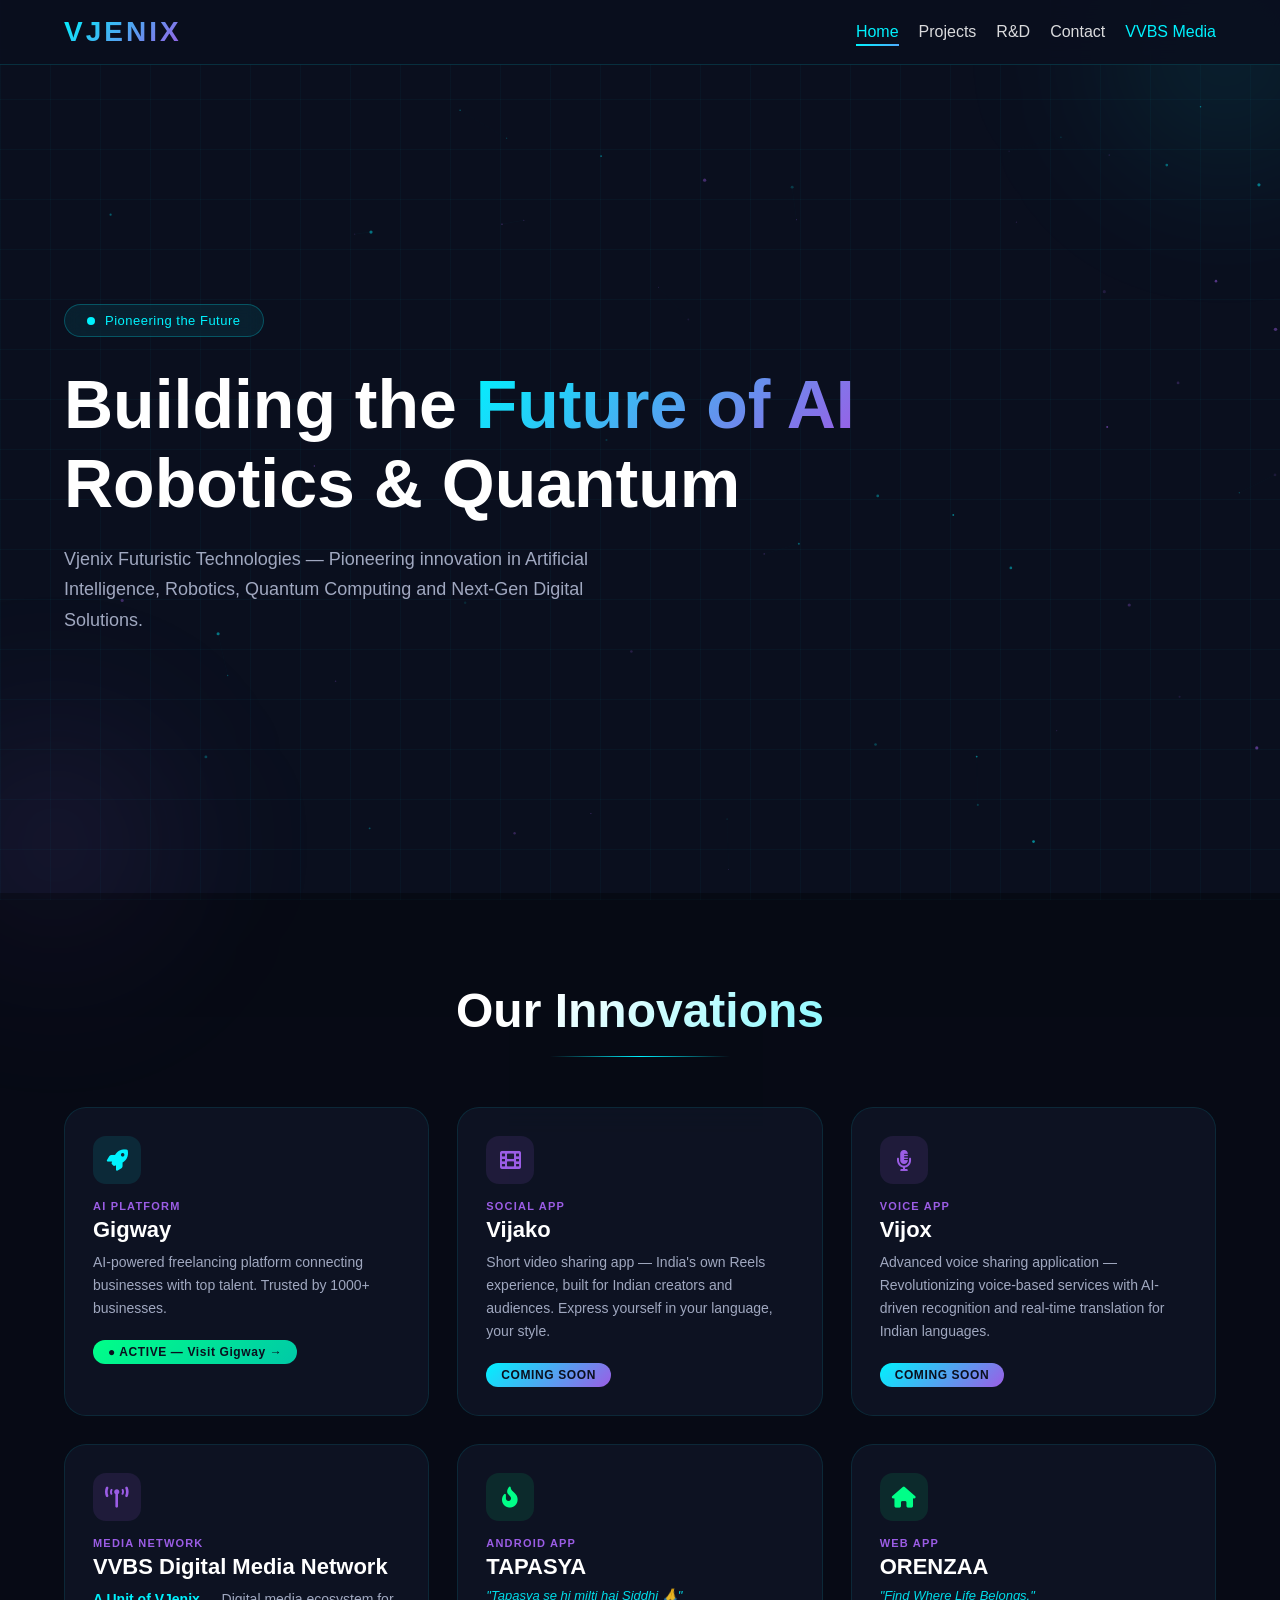
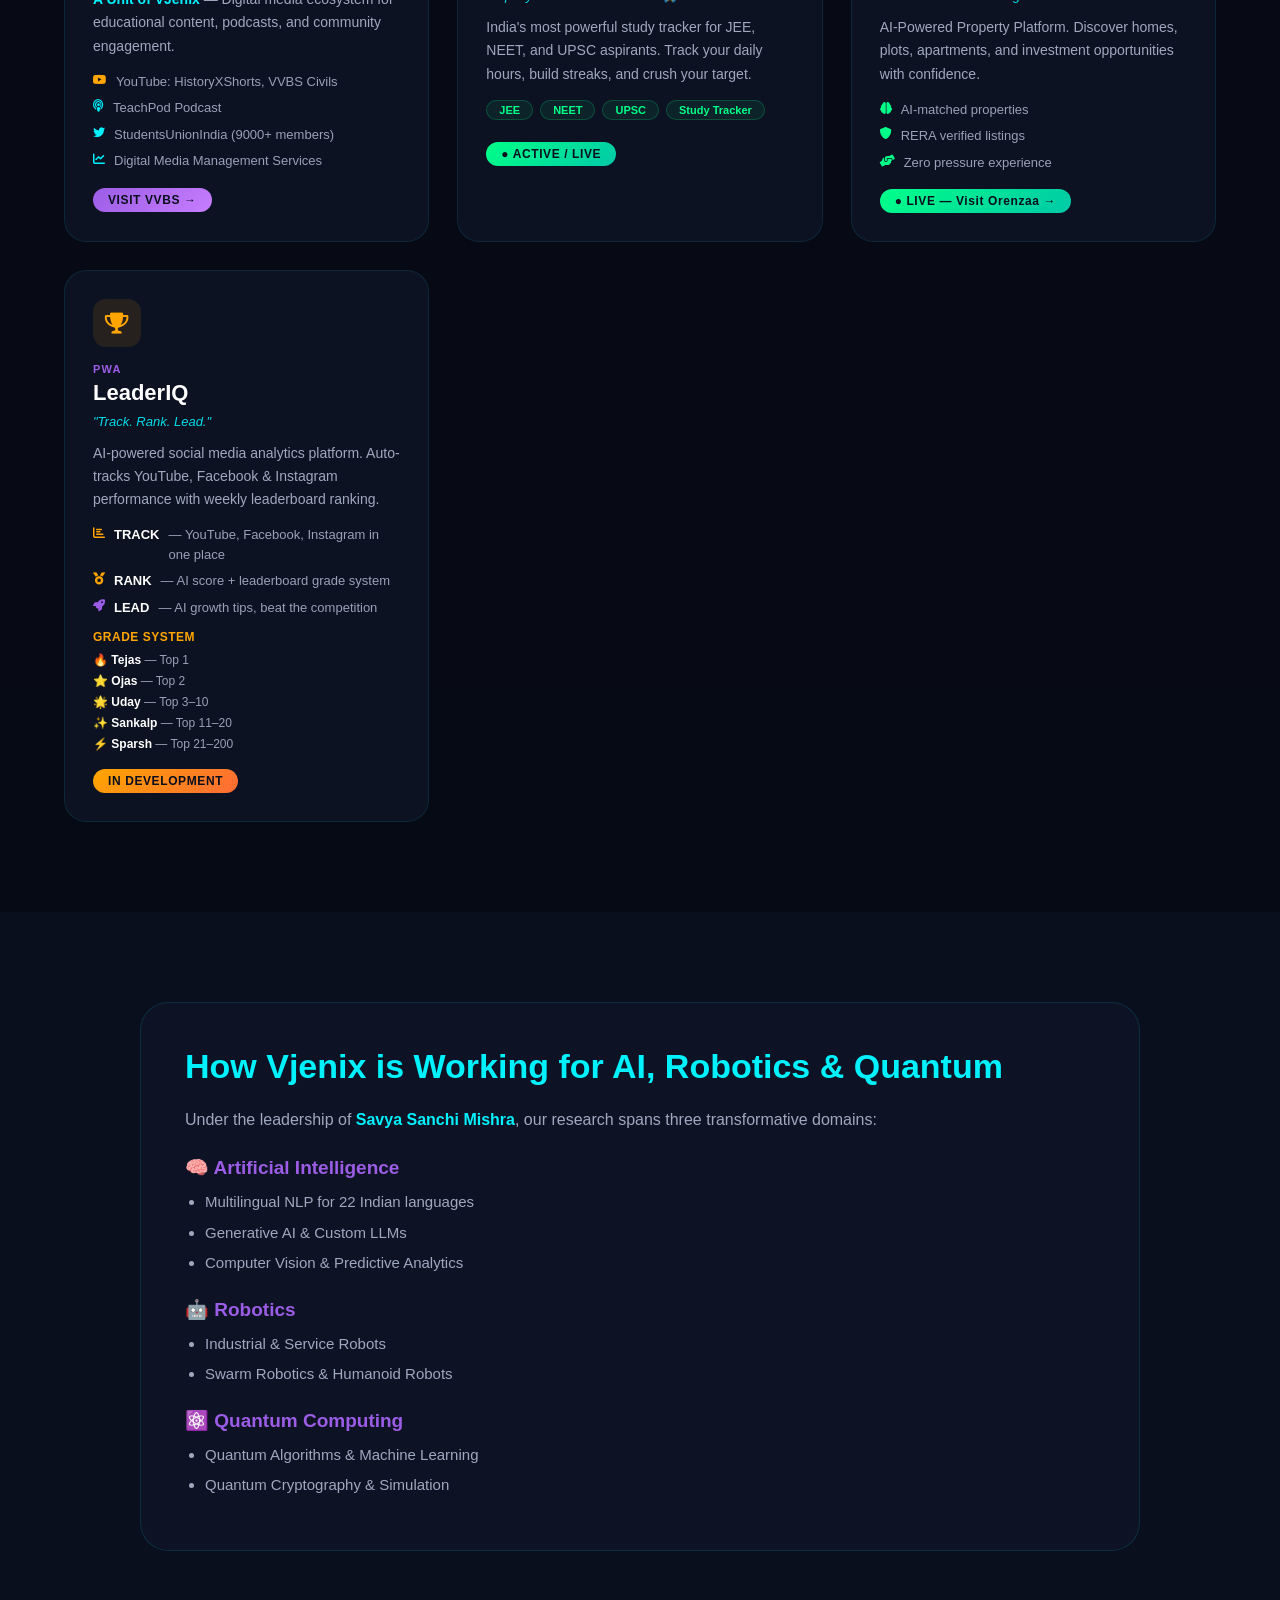
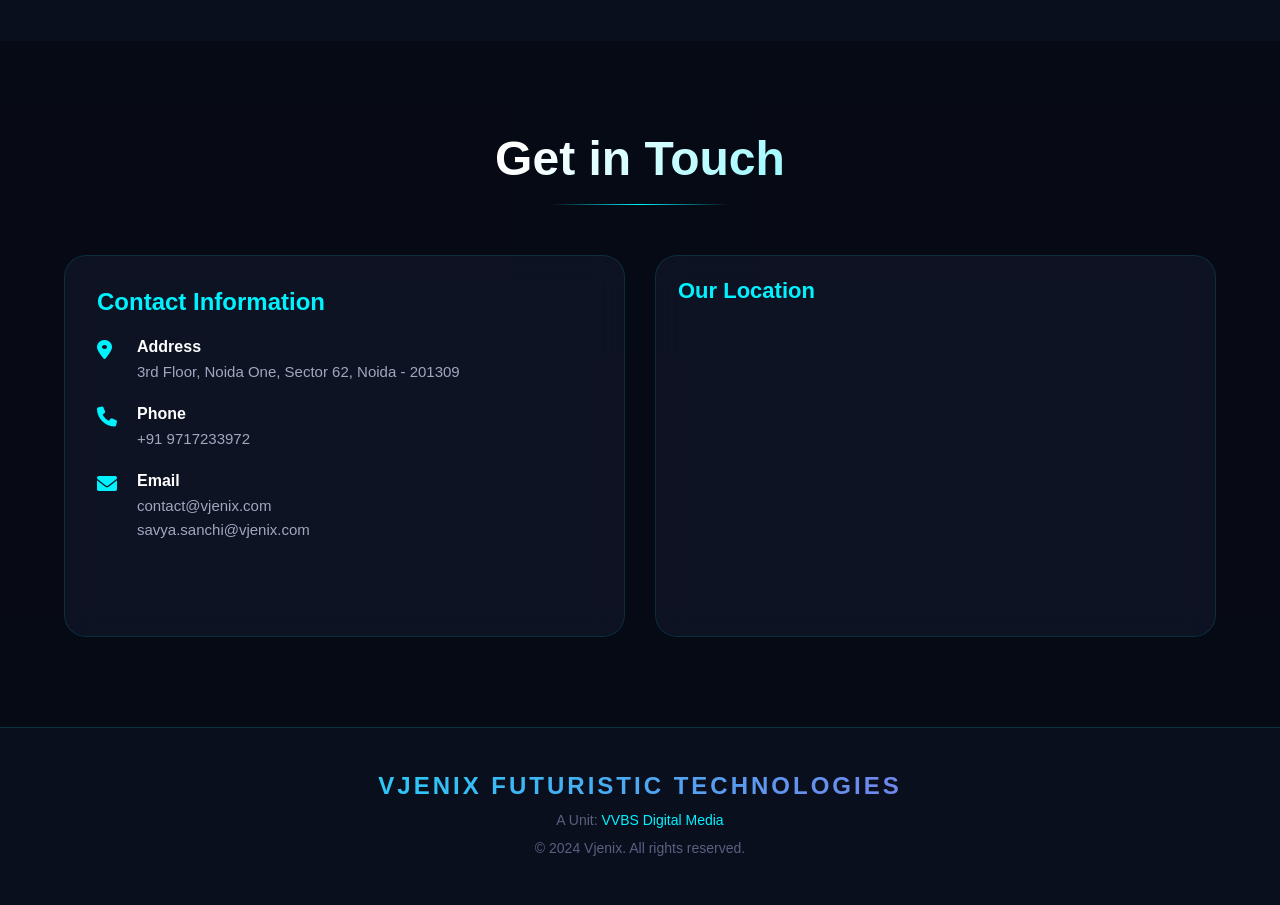
==== commit c6406bf2: "Updated website files" ====
--- a/index.html
+++ b/index.html
@@ -320,7 +320,6 @@
             </div>
             <h1>Building the <span class="gradient-text">Future of AI</span><br>Robotics &amp; Quantum</h1>
             <p>Vjenix Futuristic Technologies — Pioneering innovation in Artificial Intelligence, Robotics, Quantum Computing and Next-Gen Digital Solutions.</p>
-            <p style="color:#9b5de5;">Empowering <strong style="color:#00f2fe;">VVBS Digital Media</strong> – A Unit of VJenix</p>
         </div>
     </section>
 
@@ -335,14 +334,10 @@
                 <div class="card-icon"><i class="fas fa-rocket"></i></div>
                 <div class="card-type">AI Platform</div>
                 <h3>Gigway</h3>
-                <div class="project-article">
-                    <i class="fas fa-quote-left" style="color:#00f2fe;"></i>
-                    Under the visionary guidance of <strong>Janaka Mishra and Son</strong>, Gigway was born as India's first AI-powered freelancing platform, connecting businesses with top talent through intelligent matching algorithms.
-                    <i class="fas fa-quote-right" style="color:#00f2fe; float:right;"></i>
-                    <div style="clear:both;"></div>
-                </div>
                 <p class="card-desc">AI-powered freelancing platform connecting businesses with top talent. Trusted by 1000+ businesses.</p>
-                <span class="badge badge-green">● ACTIVE</span>
+                <a href="https://www.gigway.in/" target="_blank" style="text-decoration:none;">
+                    <span class="badge badge-green" style="display:inline-block;">● ACTIVE — Visit Gigway →</span>
+                </a>
             </div>
 
             <!-- Vijako -->
@@ -360,22 +355,7 @@
                 <div class="card-type">Voice App</div>
                 <h3>Vijox</h3>
                 <p class="card-desc">Advanced voice sharing application — Revolutionizing voice-based services with AI-driven recognition and real-time translation for Indian languages.</p>
-                <span class="badge badge-cyan">COMING 2024</span>
-            </div>
-
-            <!-- Booth Vijay -->
-            <div class="project-card reveal reveal-delay-4">
-                <div class="card-icon"><i class="fas fa-chart-pie"></i></div>
-                <div class="card-type">CRM System</div>
-                <h3>Booth Vijay</h3>
-                <p class="card-desc"><strong style="color:#00f2fe;">CRM &amp; Employee Management System</strong> — Complete solution for political organizations, coaching institutes, and businesses.</p>
-                <ul class="feature-list">
-                    <li><i class="fas fa-users"></i> Voter/Customer Management</li>
-                    <li><i class="fas fa-chart-line"></i> Performance Analytics</li>
-                    <li><i class="fas fa-tasks"></i> Task &amp; Workflow Automation</li>
-                    <li><i class="fas fa-mobile-alt"></i> Mobile App Integration</li>
-                </ul>
-                <span class="badge badge-orange">IN DEVELOPMENT</span>
+                <span class="badge badge-cyan">COMING SOON</span>
             </div>
 
             <!-- VVBS Digital Media -->
@@ -481,7 +461,6 @@
                 <li>Quantum Cryptography &amp; Simulation</li>
             </ul>
 
-            <p style="margin-top:32px; text-align:center; font-size:20px; color:#00f2fe; font-style:italic;">"हम भविष्य बना रहे हैं।" – Savya Sanchi Mishra</p>
         </div>
     </section>
 
@@ -517,10 +496,6 @@
                     </div>
                 </div>
 
-                <div class="hidden-contact">
-                    <i class="fas fa-lock"></i>
-                    <strong>Janak Mishra - Confidential:</strong> +91 9717233972 (on request)
-                </div>
             </div>
 
             <div class="map-container reveal reveal-delay-2">
@@ -535,7 +510,6 @@
 
     <footer class="footer">
         <div class="company">VJENIX FUTURISTIC TECHNOLOGIES</div>
-        <p>Founded by Savya Sanchi Mishra</p>
         <p style="margin-top:10px;">A Unit: <a href="https://vvbsdigital.com" target="_blank" style="color:#00f2fe; text-decoration:none;">VVBS Digital Media</a></p>
         <p style="margin-top:12px;">© 2024 Vjenix. All rights reserved.</p>
     </footer>
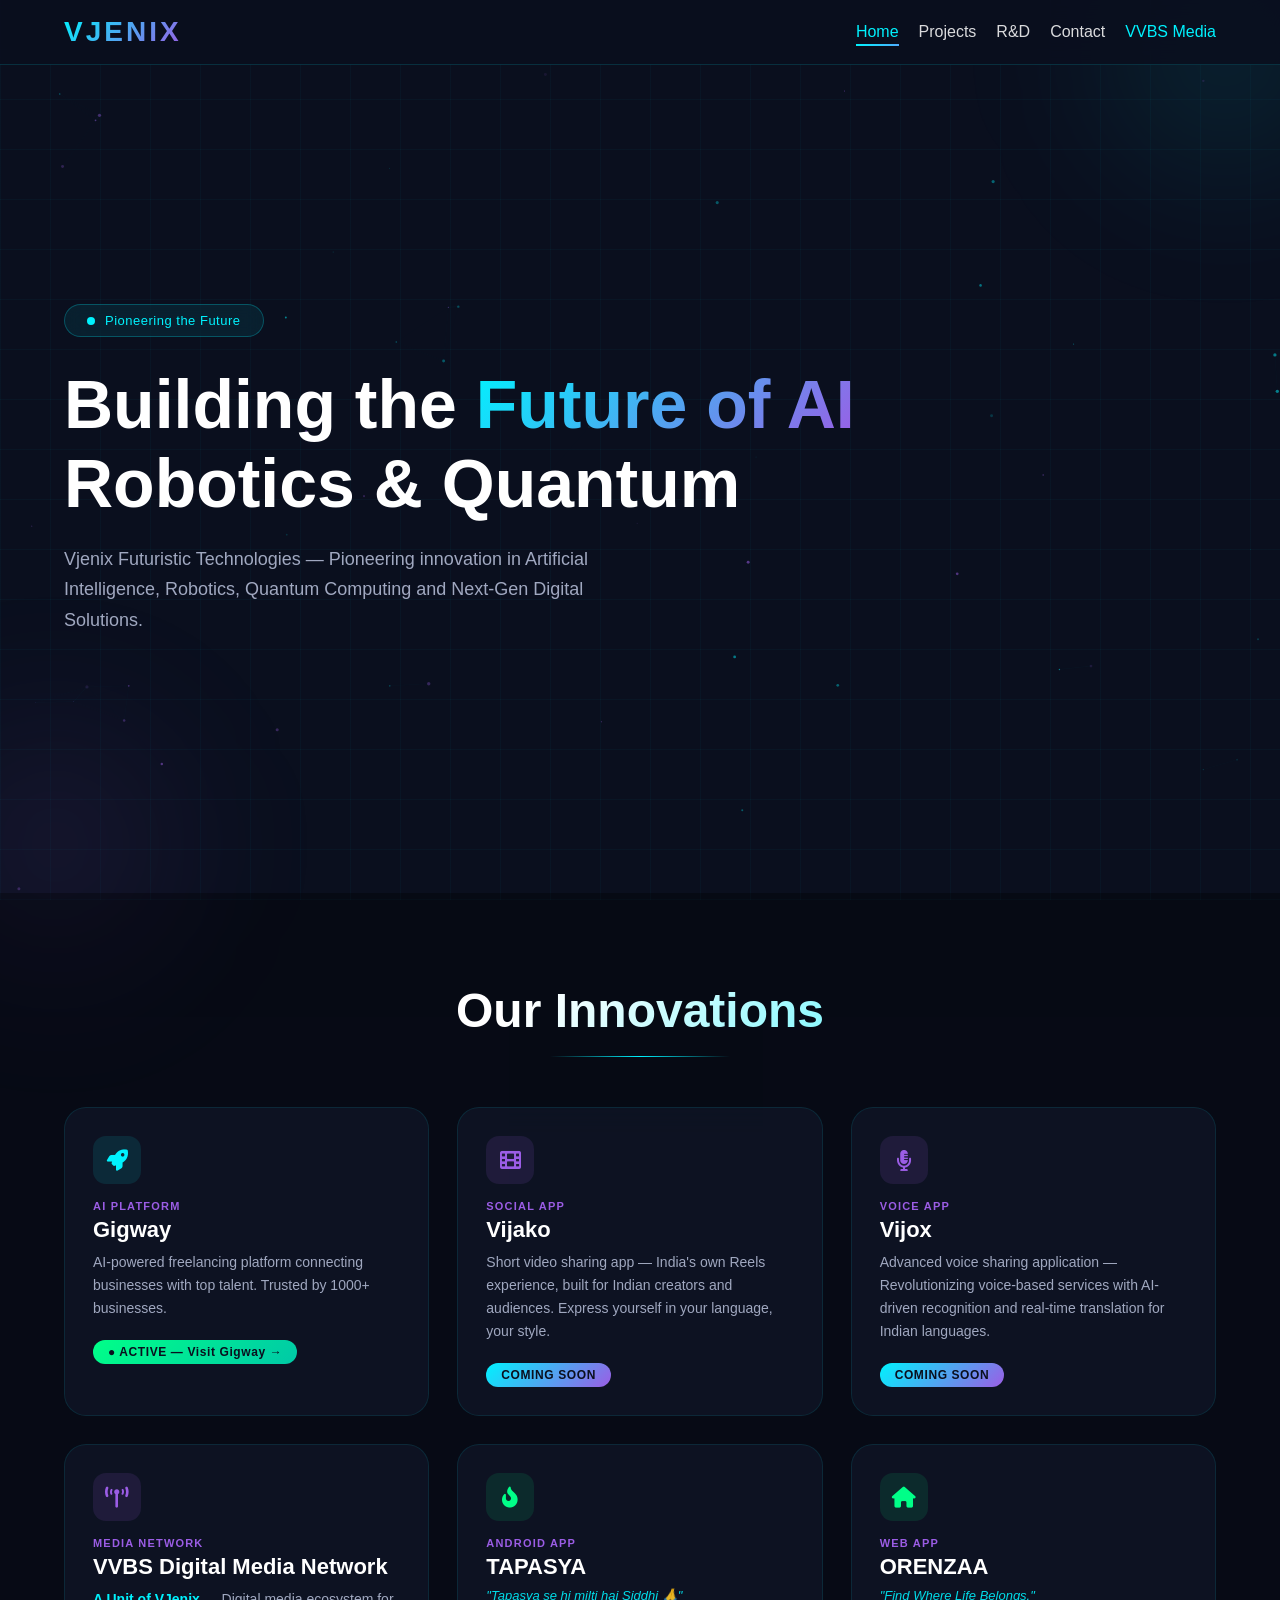
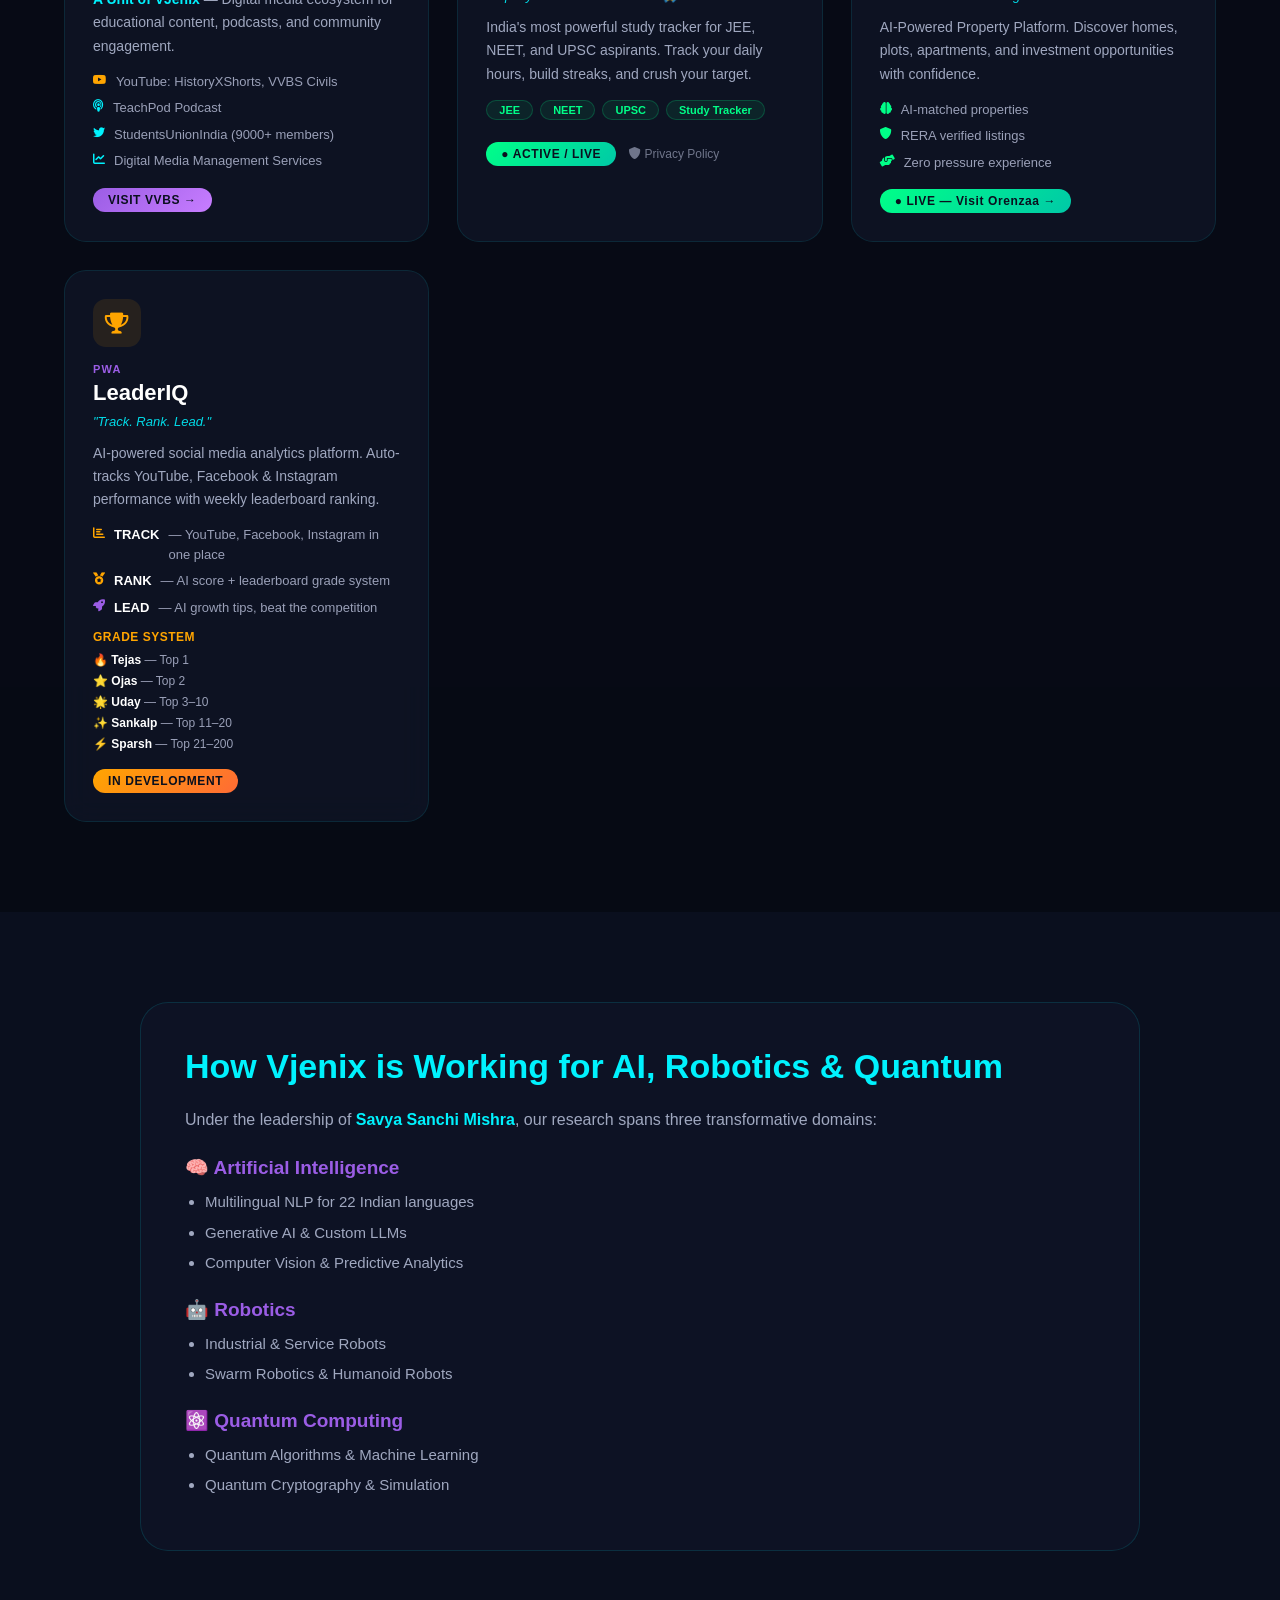
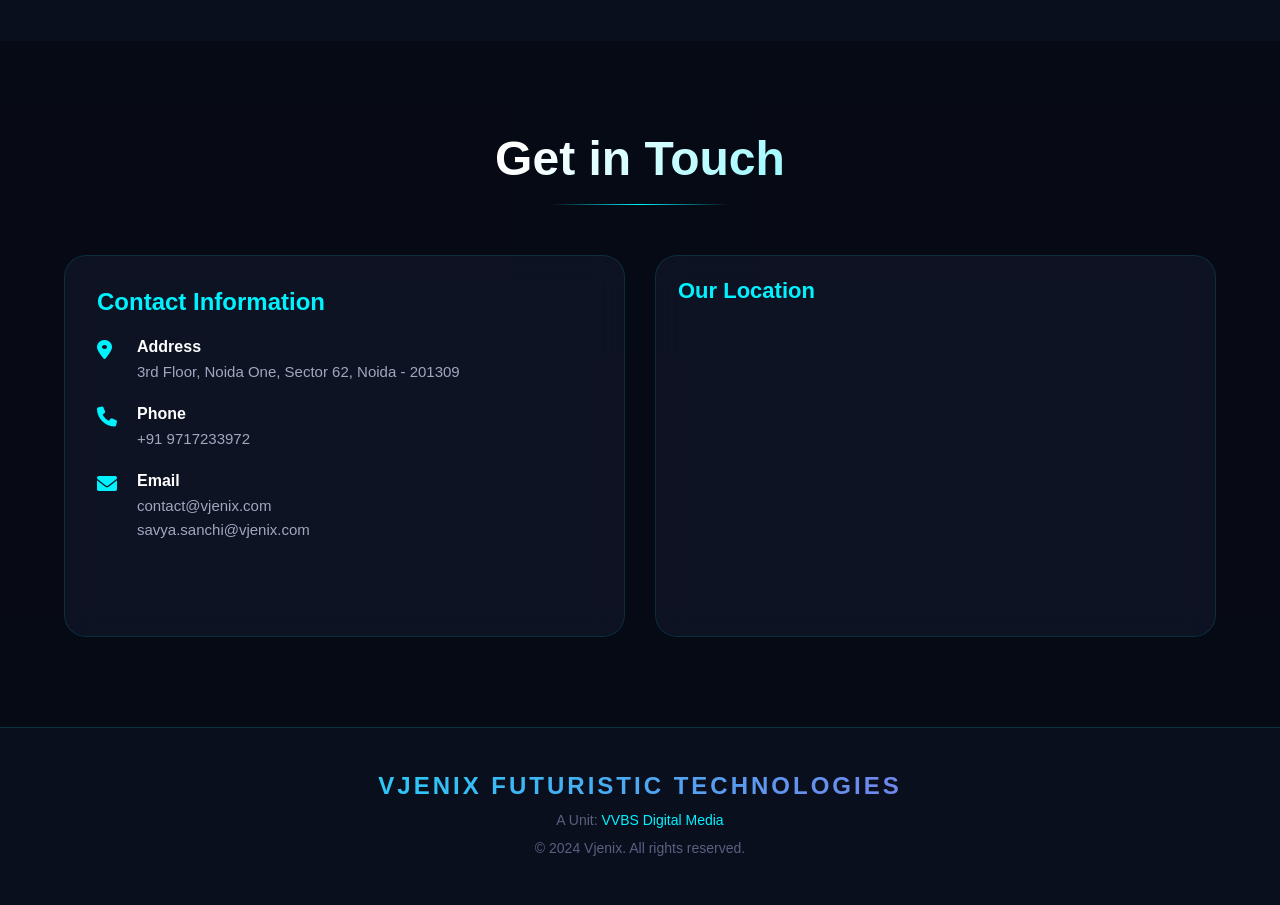
==== commit f75b6920: "Updated website files" ====
--- a/index.html
+++ b/index.html
@@ -389,6 +389,9 @@
                     <span class="subject-pill">Study Tracker</span>
                 </div>
                 <span class="badge badge-green">● ACTIVE / LIVE</span>
+                <a href="tapasya-privacy.html" style="display:inline-block; margin-top:10px; margin-left:8px; color:#9aa0b8; font-size:12px; text-decoration:none; opacity:0.7;">
+                    <i class="fas fa-shield-alt" style="margin-right:4px;"></i>Privacy Policy
+                </a>
             </div>
 
             <!-- ORENZAA -->
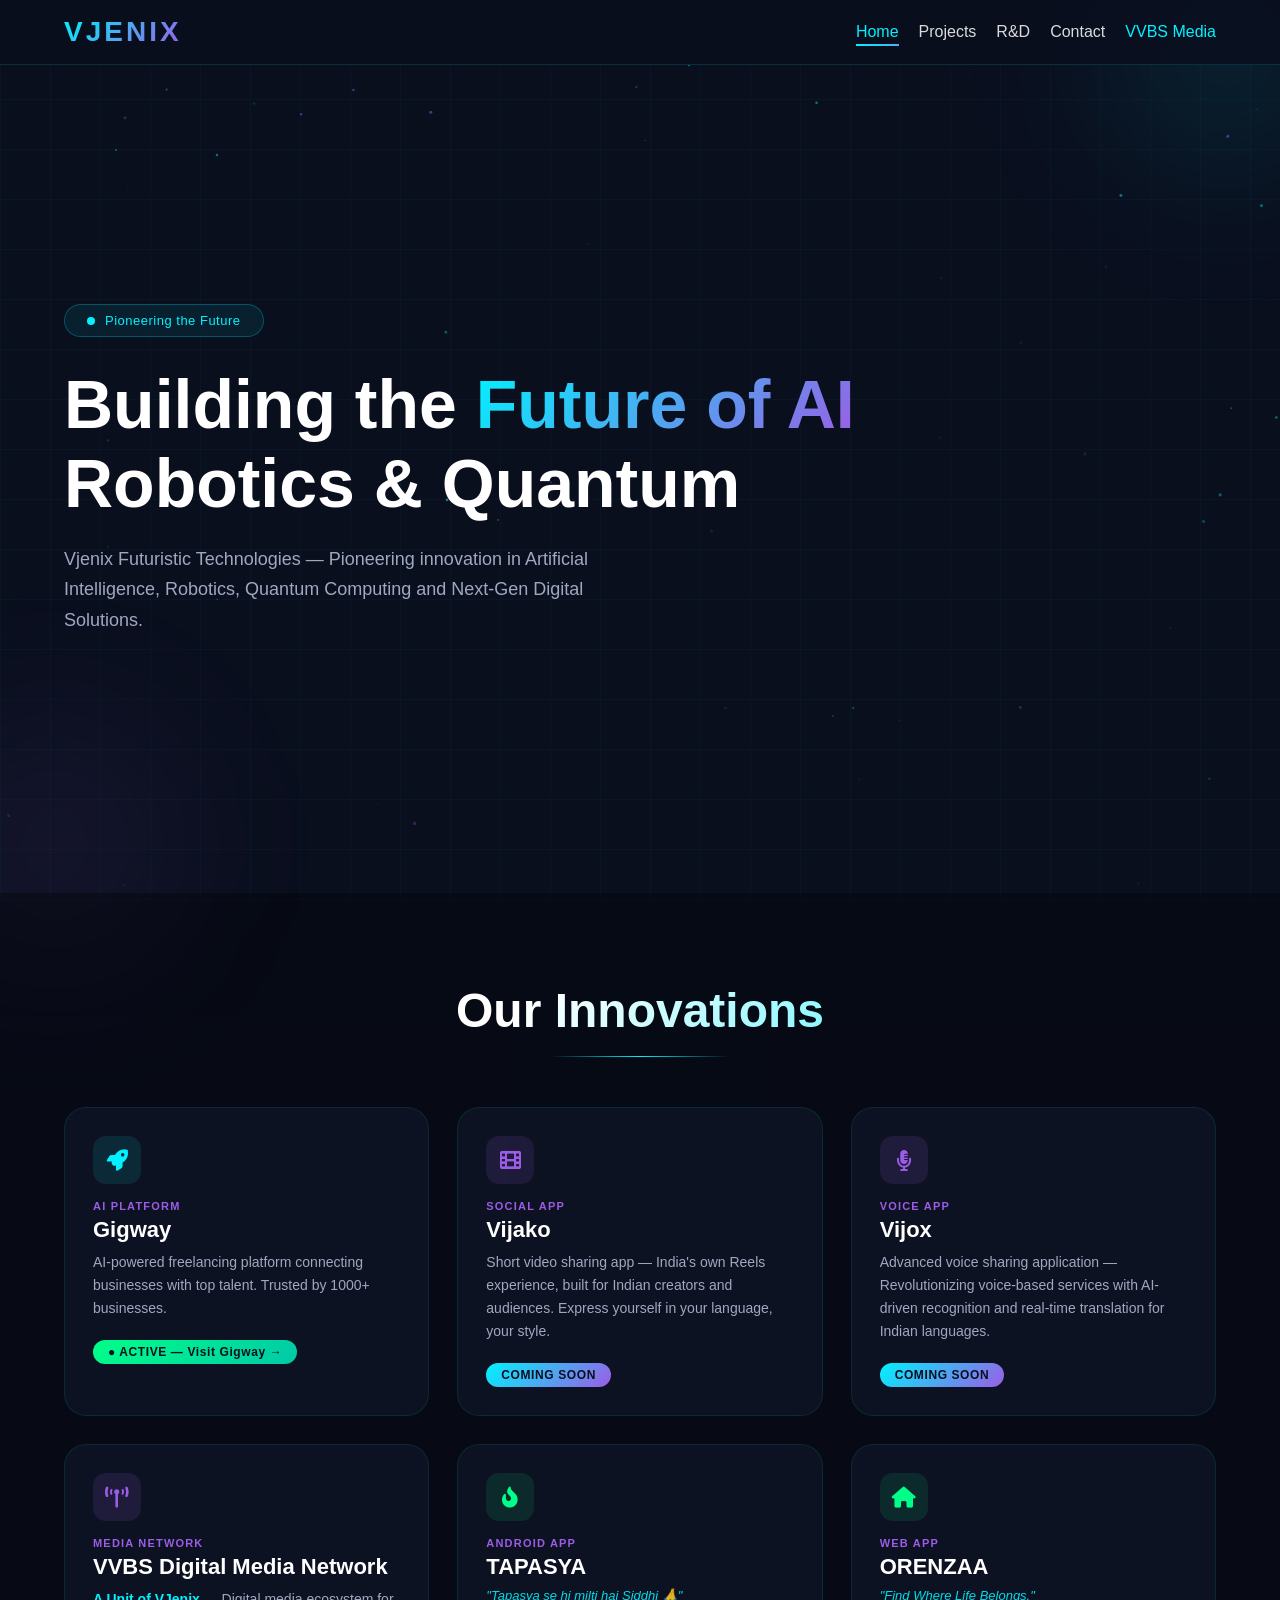
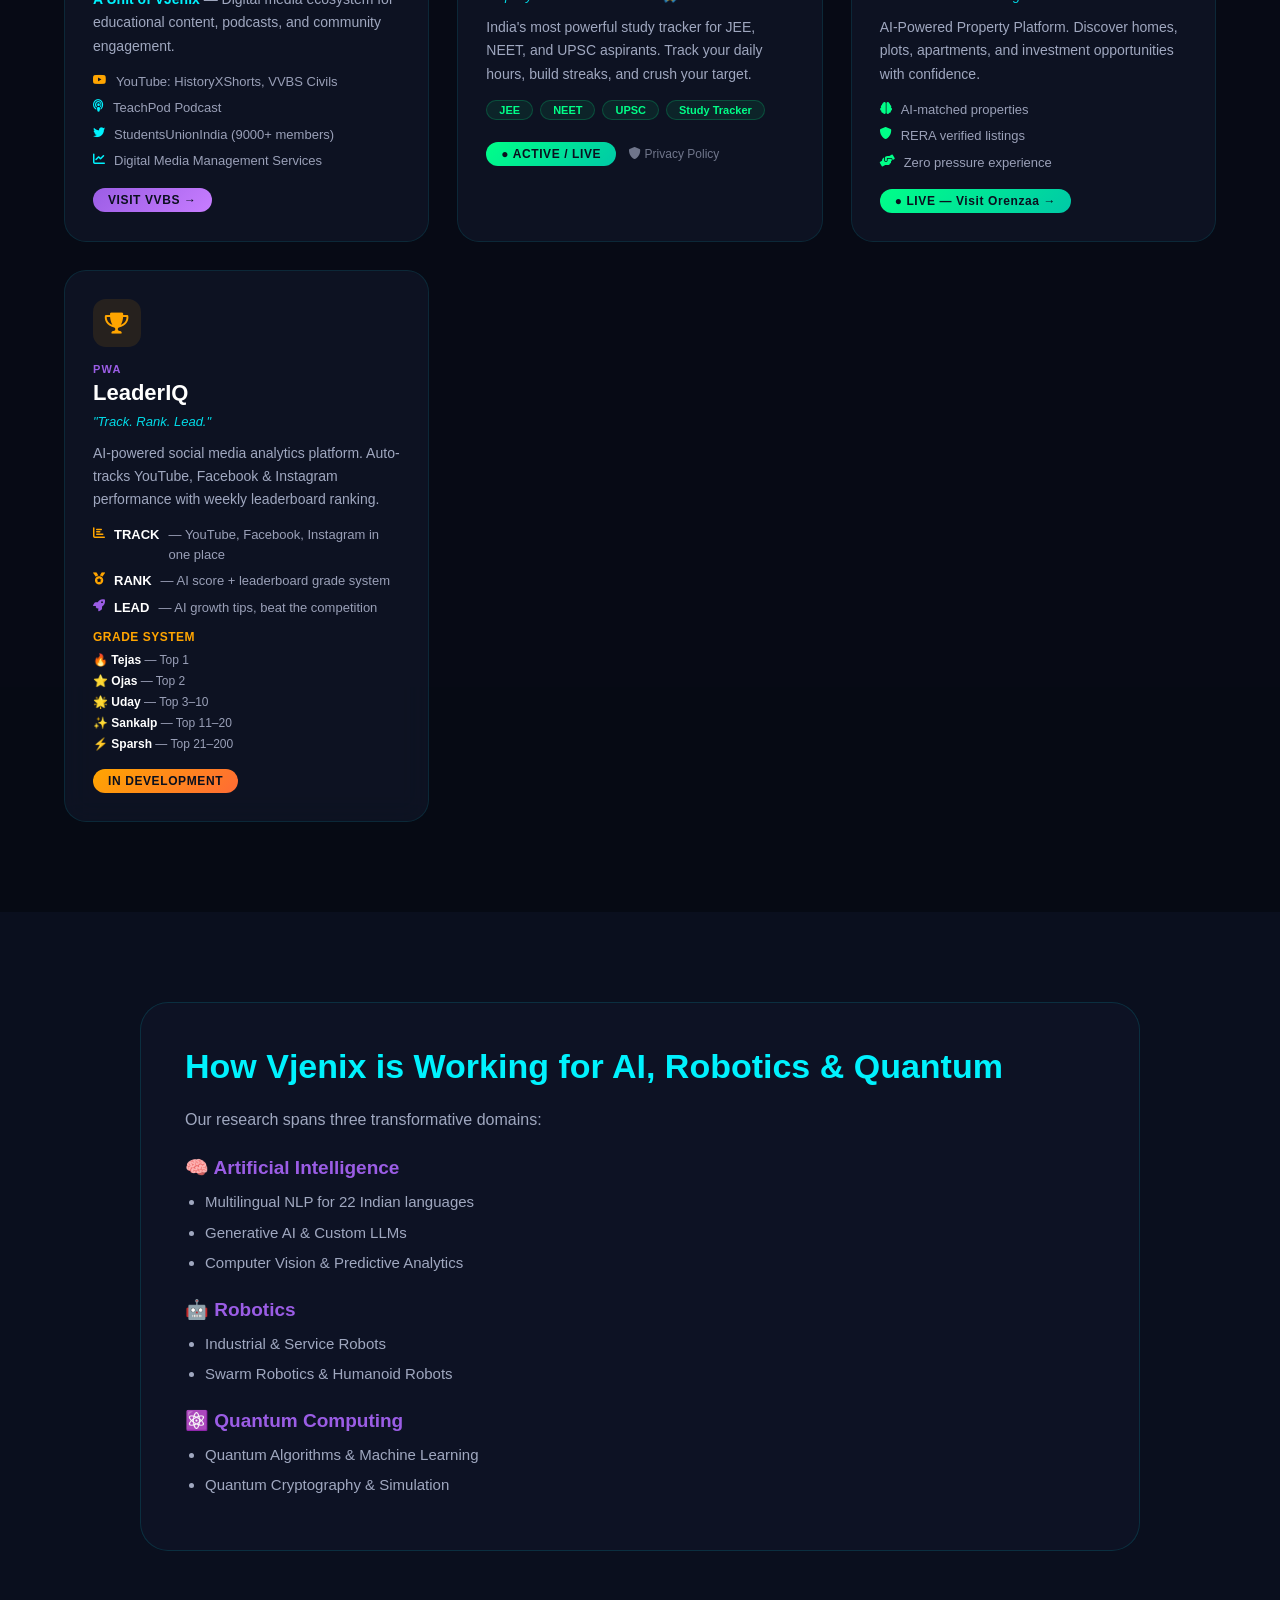
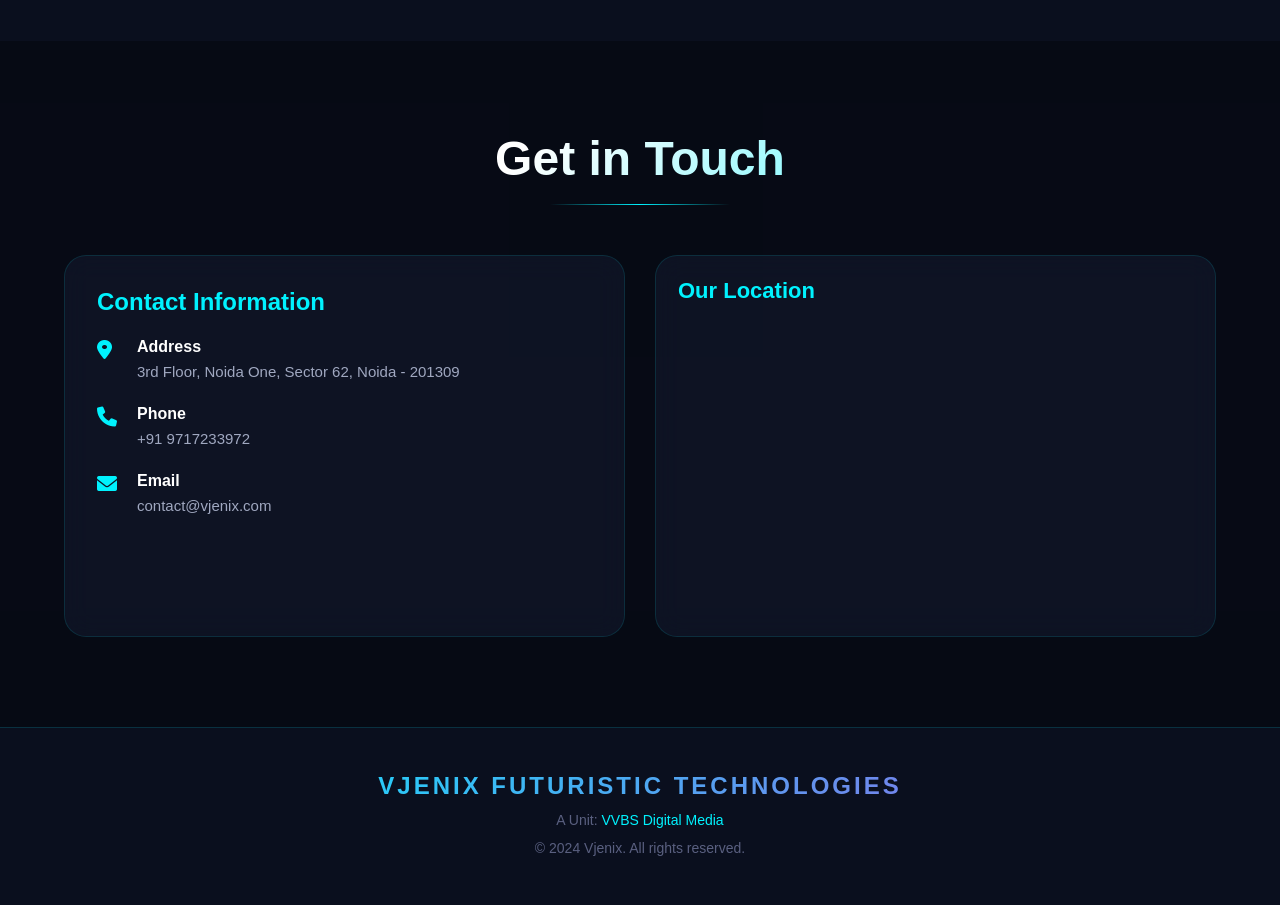
==== commit 26631a7e: "Updated website files" ====
--- a/index.html
+++ b/index.html
@@ -443,7 +443,7 @@
     <section id="research" class="research-article">
         <div class="article-container reveal">
             <h2>How Vjenix is Working for AI, Robotics &amp; Quantum</h2>
-            <p>Under the leadership of <span class="highlight">Savya Sanchi Mishra</span>, our research spans three transformative domains:</p>
+            <p>Our research spans three transformative domains:</p>
 
             <h3>🧠 Artificial Intelligence</h3>
             <ul>
@@ -495,7 +495,7 @@
                     <i class="fas fa-envelope"></i>
                     <div>
                         <strong>Email</strong>
-                        <p>contact@vjenix.com<br>savya.sanchi@vjenix.com</p>
+                        <p>contact@vjenix.com</p>
                     </div>
                 </div>
 
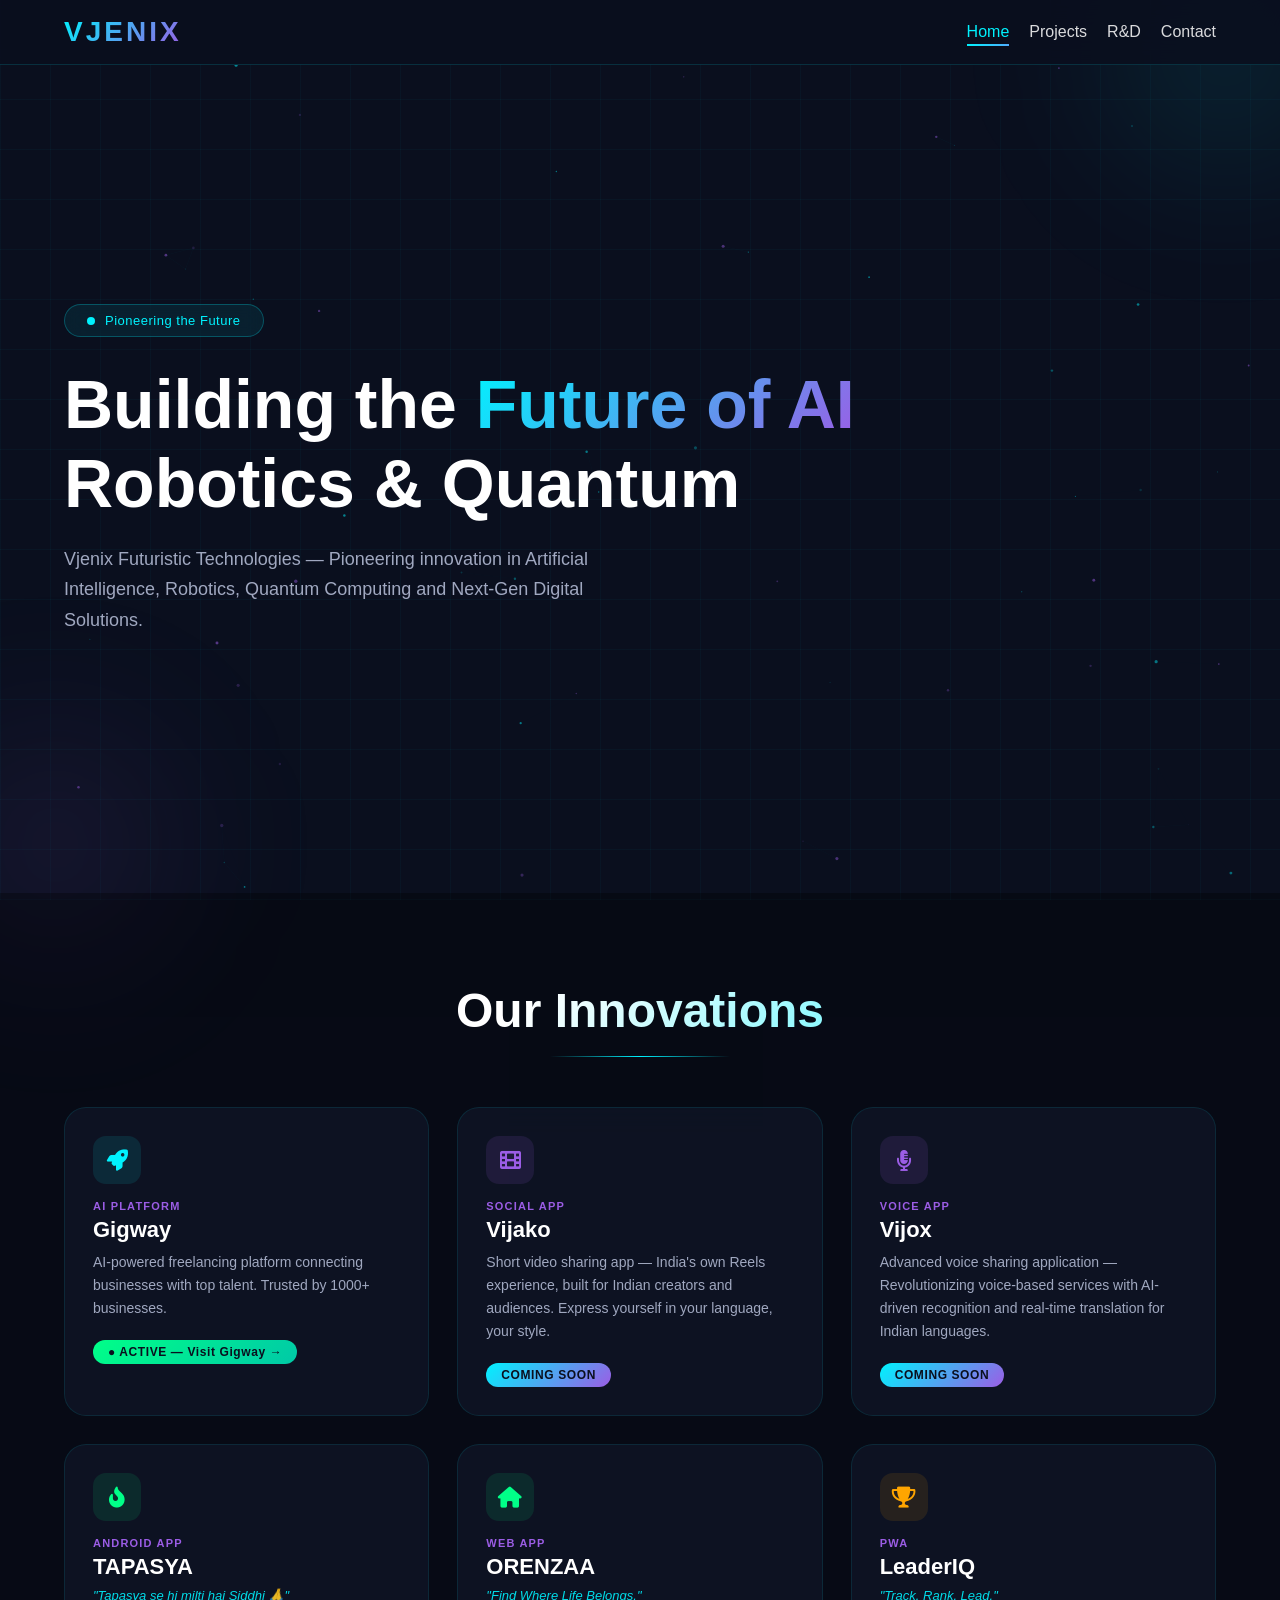
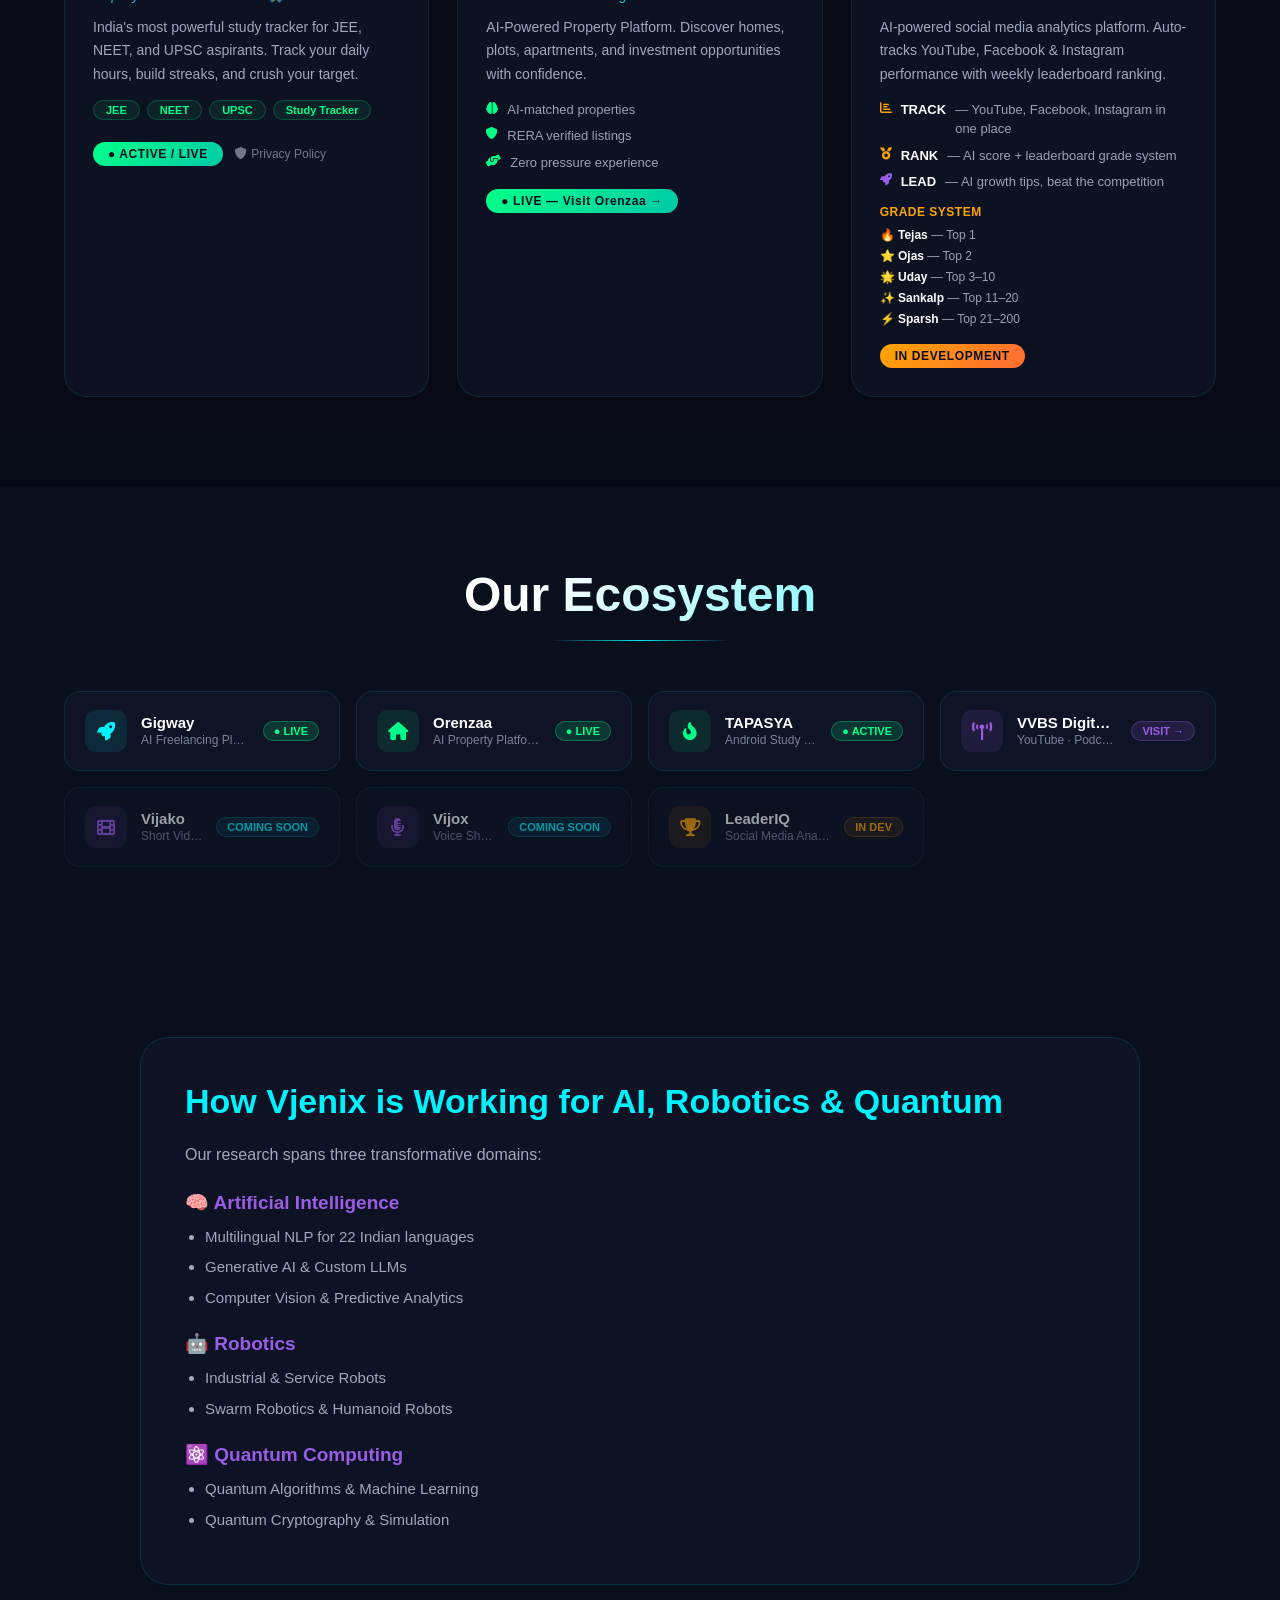
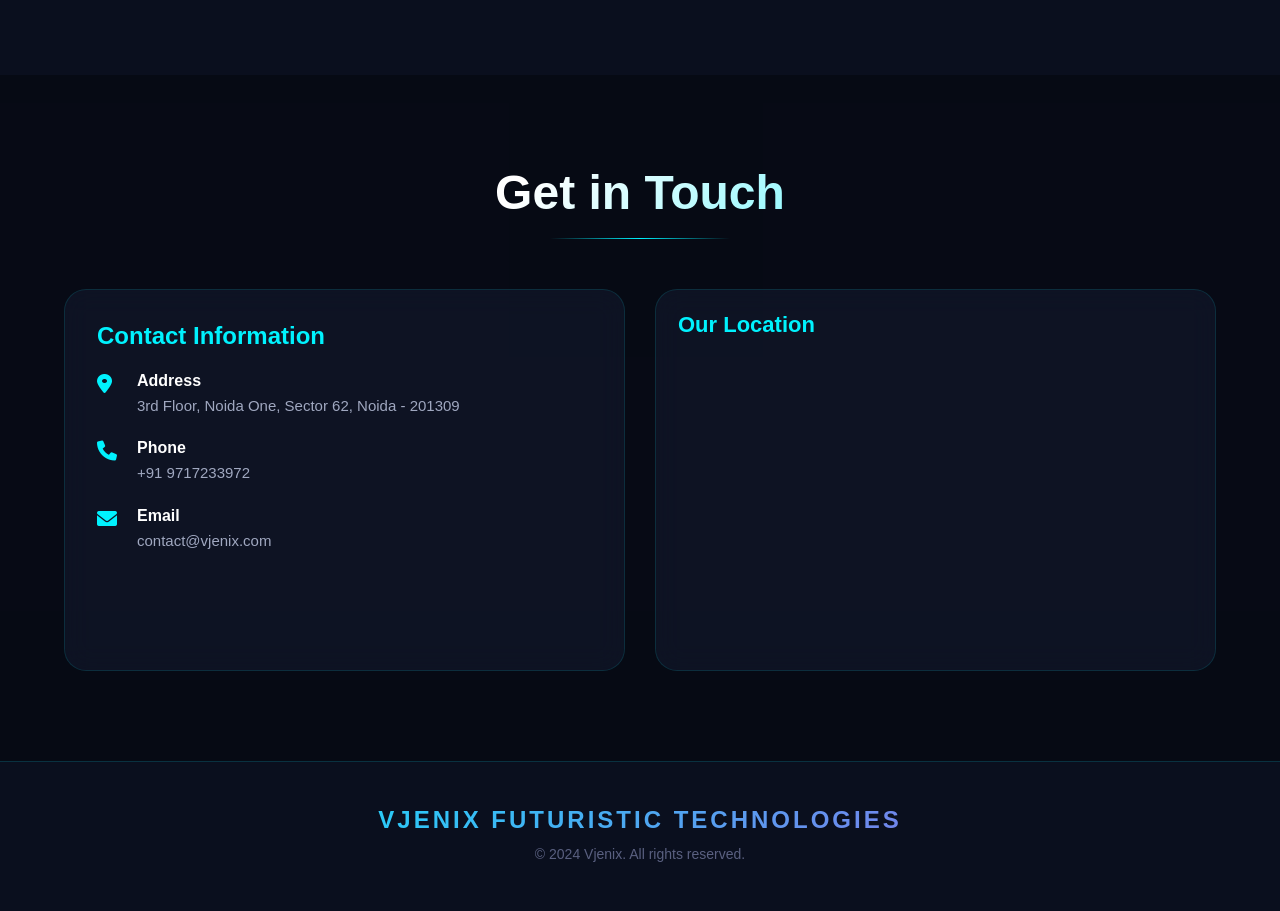
==== commit 82a70740: "Updated website files" ====
--- a/index.html
+++ b/index.html
@@ -200,6 +200,46 @@
         .grade-list li { color:#9aa0b8; font-size:12px; padding:2px 0; }
         .grade-list li strong { color:#fff; }
 
+        /* ── Ecosystem ── */
+        .ecosystem { padding:80px 5%; width:100%; }
+        .eco-grid {
+            display:grid; grid-template-columns:repeat(auto-fit,minmax(260px,1fr));
+            gap:16px; max-width:1340px; margin:0 auto;
+        }
+        .eco-card {
+            display:flex; align-items:center; gap:14px;
+            background:rgba(18,23,42,0.65); backdrop-filter:blur(14px);
+            border:1px solid rgba(0,242,254,0.1); border-radius:16px;
+            padding:18px 20px; text-decoration:none; color:white;
+            transition:transform 0.3s, border-color 0.3s, box-shadow 0.3s;
+        }
+        .eco-card:hover {
+            transform:translateY(-4px);
+            border-color:rgba(0,242,254,0.4);
+            box-shadow:0 16px 40px rgba(0,242,254,0.12);
+        }
+        .eco-card.muted { cursor:default; opacity:0.6; }
+        .eco-card.muted:hover { transform:none; box-shadow:none; border-color:rgba(0,242,254,0.1); }
+        .eco-icon {
+            width:42px; height:42px; border-radius:11px; flex-shrink:0;
+            display:flex; align-items:center; justify-content:center;
+            font-size:18px; background:rgba(0,242,254,0.1); color:#00f2fe;
+        }
+        .eco-icon.green  { background:rgba(0,255,136,0.1); color:#00ff88; }
+        .eco-icon.purple { background:rgba(155,93,229,0.12); color:#9b5de5; }
+        .eco-icon.orange { background:rgba(255,165,0,0.1); color:#ffa500; }
+        .eco-info { display:flex; flex-direction:column; flex:1; min-width:0; }
+        .eco-name { font-size:15px; font-weight:700; color:#fff; white-space:nowrap; overflow:hidden; text-overflow:ellipsis; }
+        .eco-type { font-size:12px; color:#7a82a0; margin-top:2px; white-space:nowrap; overflow:hidden; text-overflow:ellipsis; }
+        .eco-badge {
+            font-size:11px; font-weight:700; padding:3px 10px;
+            border-radius:20px; white-space:nowrap; flex-shrink:0;
+        }
+        .eco-badge.live   { background:rgba(0,255,136,0.15); color:#00ff88; border:1px solid rgba(0,255,136,0.3); }
+        .eco-badge.soon   { background:rgba(0,242,254,0.1);  color:#00f2fe; border:1px solid rgba(0,242,254,0.2); }
+        .eco-badge.dev    { background:rgba(255,165,0,0.1);  color:#ffa500; border:1px solid rgba(255,165,0,0.25); }
+        .eco-badge.purple { background:rgba(155,93,229,0.15);color:#9b5de5; border:1px solid rgba(155,93,229,0.3); }
+
         /* ── Research ── */
         .research-article { padding:90px 5%; width:100%; }
         .article-container {
@@ -306,7 +346,6 @@
             <a href="#projects">Projects</a>
             <a href="#research">R&D</a>
             <a href="#contact">Contact</a>
-            <a href="https://vvbsdigital.com" target="_blank" style="color:#00f2fe;">VVBS Media</a>
         </div>
     </nav>
 
@@ -356,23 +395,6 @@
                 <h3>Vijox</h3>
                 <p class="card-desc">Advanced voice sharing application — Revolutionizing voice-based services with AI-driven recognition and real-time translation for Indian languages.</p>
                 <span class="badge badge-cyan">COMING SOON</span>
-            </div>
-
-            <!-- VVBS Digital Media -->
-            <div class="project-card purple-glow reveal reveal-delay-5">
-                <div class="card-icon purple"><i class="fas fa-broadcast-tower"></i></div>
-                <div class="card-type">Media Network</div>
-                <h3>VVBS Digital Media Network</h3>
-                <p class="card-desc"><strong style="color:#00f2fe;">A Unit of VJenix</strong> — Digital media ecosystem for educational content, podcasts, and community engagement.</p>
-                <ul class="feature-list">
-                    <li><i class="fab fa-youtube ic-orange"></i> YouTube: HistoryXShorts, VVBS Civils</li>
-                    <li><i class="fas fa-podcast"></i> TeachPod Podcast</li>
-                    <li><i class="fab fa-twitter"></i> StudentsUnionIndia (9000+ members)</li>
-                    <li><i class="fas fa-chart-line"></i> Digital Media Management Services</li>
-                </ul>
-                <a href="https://vvbsdigital.com" target="_blank" style="text-decoration:none;">
-                    <span class="badge badge-purple" style="display:inline-block; margin-top:10px;">VISIT VVBS →</span>
-                </a>
             </div>
 
             <!-- TAPASYA -->
@@ -439,6 +461,78 @@
         </div>
     </section>
 
+    <!-- ── ECOSYSTEM LINKS ── -->
+    <section class="ecosystem reveal">
+        <h2 class="section-title">Our Ecosystem</h2>
+        <div class="section-divider"></div>
+        <div class="eco-grid">
+
+            <a href="https://www.gigway.in/" target="_blank" class="eco-card">
+                <div class="eco-icon"><i class="fas fa-rocket"></i></div>
+                <div class="eco-info">
+                    <span class="eco-name">Gigway</span>
+                    <span class="eco-type">AI Freelancing Platform</span>
+                </div>
+                <span class="eco-badge live">● LIVE</span>
+            </a>
+
+            <a href="https://www.orenzaa.com" target="_blank" class="eco-card">
+                <div class="eco-icon green"><i class="fas fa-home"></i></div>
+                <div class="eco-info">
+                    <span class="eco-name">Orenzaa</span>
+                    <span class="eco-type">AI Property Platform</span>
+                </div>
+                <span class="eco-badge live">● LIVE</span>
+            </a>
+
+            <a href="tapasya-privacy.html" class="eco-card">
+                <div class="eco-icon green"><i class="fas fa-fire-alt"></i></div>
+                <div class="eco-info">
+                    <span class="eco-name">TAPASYA</span>
+                    <span class="eco-type">Android Study Tracker App</span>
+                </div>
+                <span class="eco-badge live">● ACTIVE</span>
+            </a>
+
+            <a href="https://vvbsdigital.com" target="_blank" class="eco-card">
+                <div class="eco-icon purple"><i class="fas fa-broadcast-tower"></i></div>
+                <div class="eco-info">
+                    <span class="eco-name">VVBS Digital Media</span>
+                    <span class="eco-type">YouTube · Podcast · Community</span>
+                </div>
+                <span class="eco-badge purple">VISIT →</span>
+            </a>
+
+            <div class="eco-card muted">
+                <div class="eco-icon purple"><i class="fas fa-film"></i></div>
+                <div class="eco-info">
+                    <span class="eco-name">Vijako</span>
+                    <span class="eco-type">Short Video App</span>
+                </div>
+                <span class="eco-badge soon">COMING SOON</span>
+            </div>
+
+            <div class="eco-card muted">
+                <div class="eco-icon purple"><i class="fas fa-microphone-alt"></i></div>
+                <div class="eco-info">
+                    <span class="eco-name">Vijox</span>
+                    <span class="eco-type">Voice Sharing App</span>
+                </div>
+                <span class="eco-badge soon">COMING SOON</span>
+            </div>
+
+            <div class="eco-card muted">
+                <div class="eco-icon orange"><i class="fas fa-trophy"></i></div>
+                <div class="eco-info">
+                    <span class="eco-name">LeaderIQ</span>
+                    <span class="eco-type">Social Media Analytics PWA</span>
+                </div>
+                <span class="eco-badge dev">IN DEV</span>
+            </div>
+
+        </div>
+    </section>
+
     <!-- ── R&D ── -->
     <section id="research" class="research-article">
         <div class="article-container reveal">
@@ -513,7 +607,6 @@
 
     <footer class="footer">
         <div class="company">VJENIX FUTURISTIC TECHNOLOGIES</div>
-        <p style="margin-top:10px;">A Unit: <a href="https://vvbsdigital.com" target="_blank" style="color:#00f2fe; text-decoration:none;">VVBS Digital Media</a></p>
         <p style="margin-top:12px;">© 2024 Vjenix. All rights reserved.</p>
     </footer>
 
